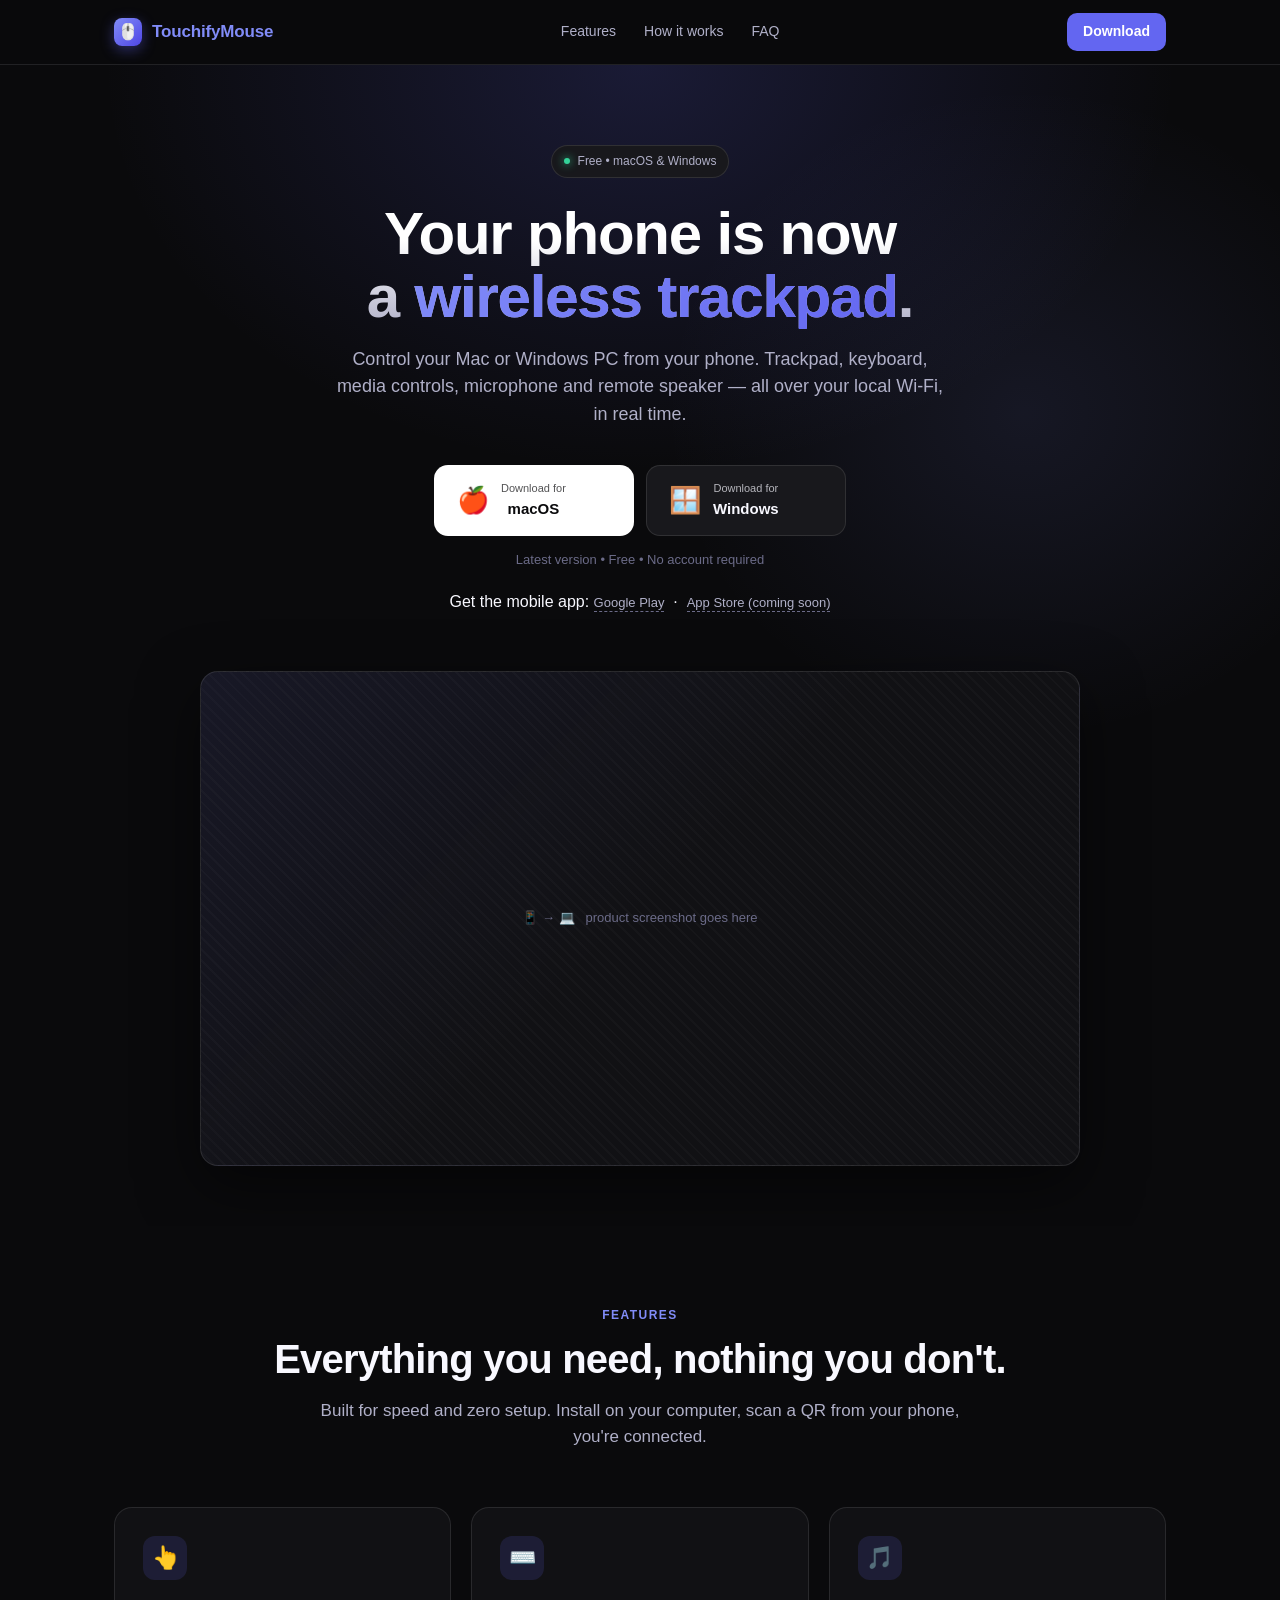
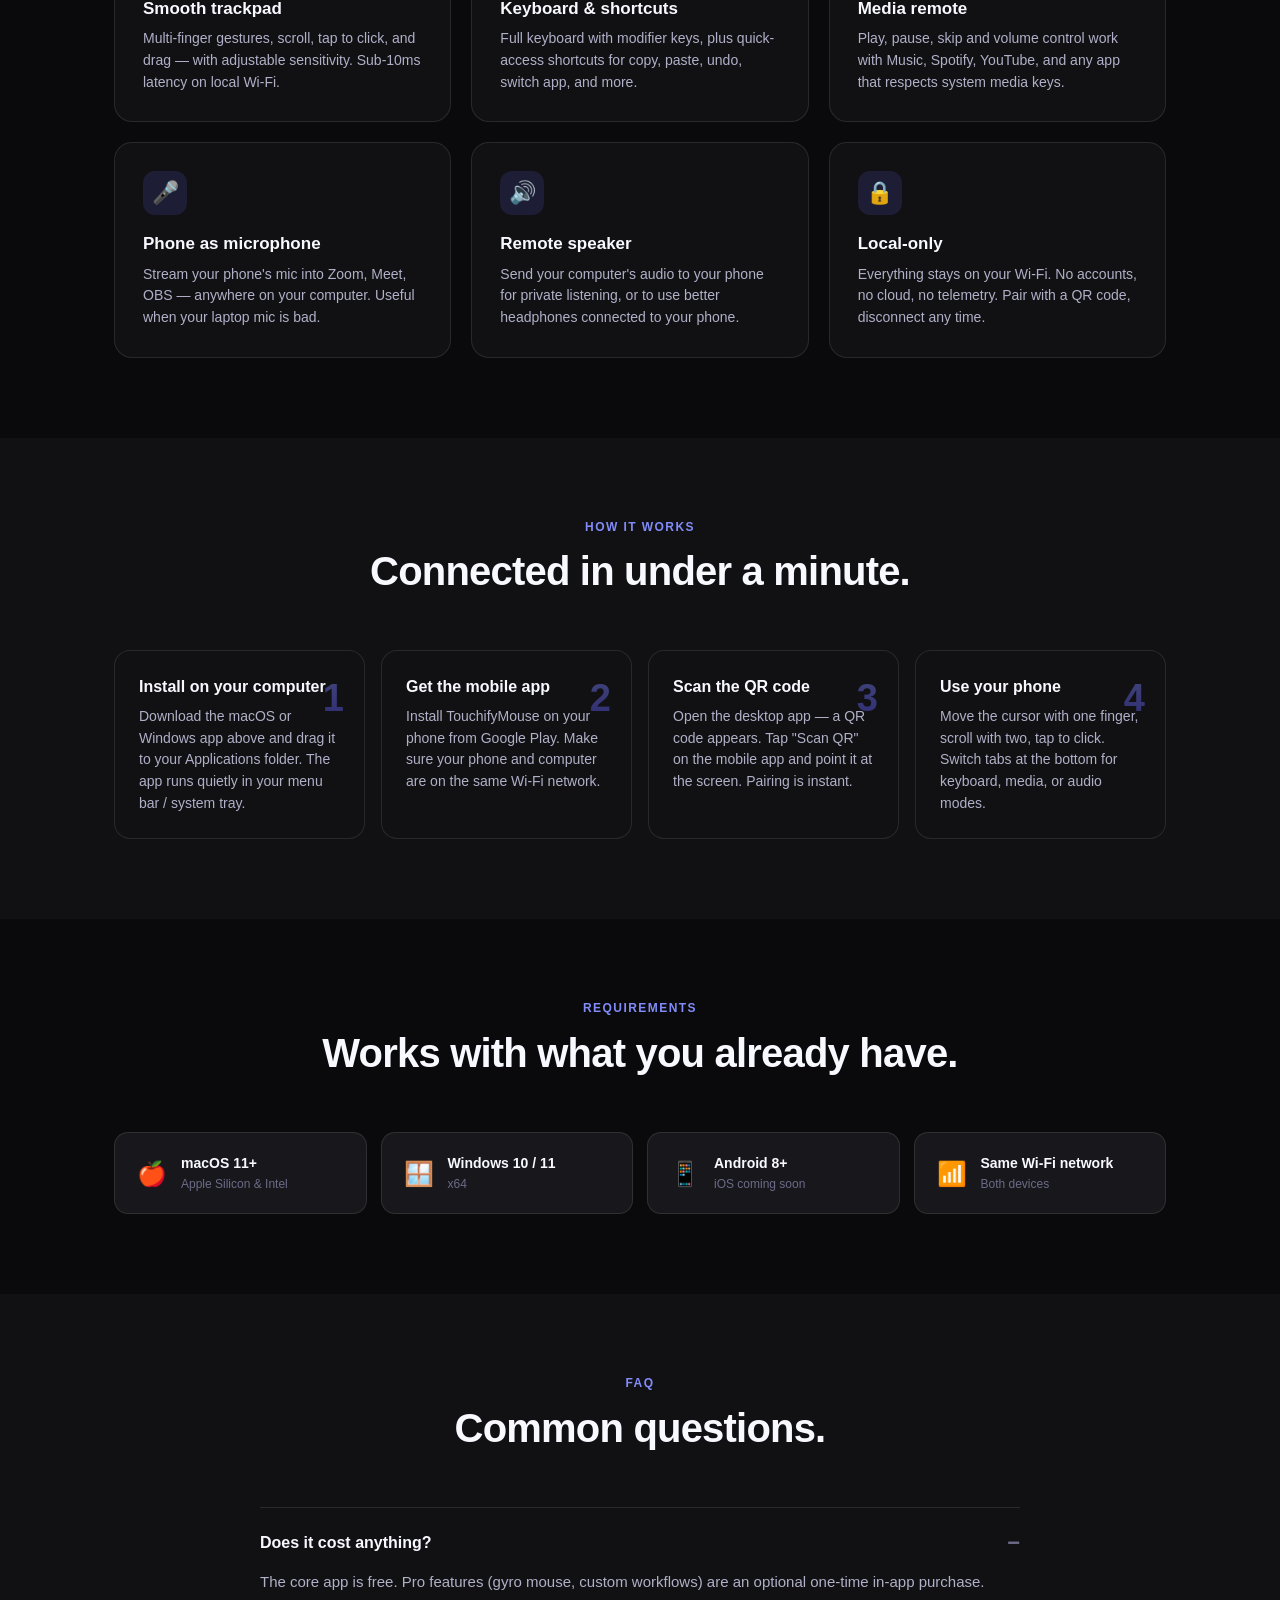
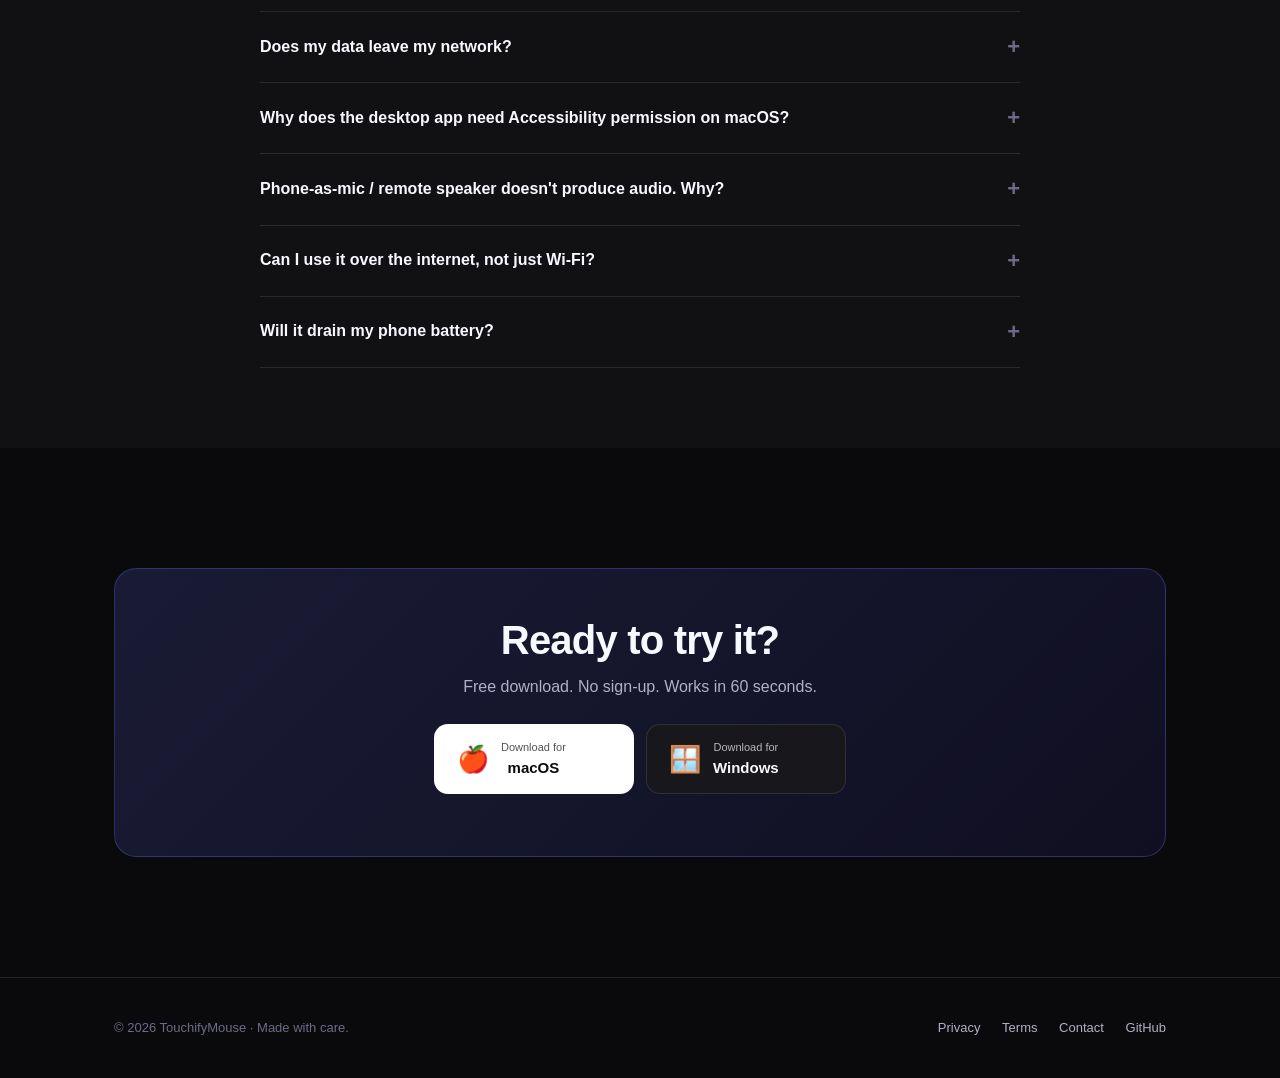
==== index.html @ 7b4ae799 "TouchifyMouse website: home, privacy policy and terms Co-Authored-By: Claude Opus 5 (1M context) <no" ====
<!DOCTYPE html>
<html lang="en">
<head>
<meta charset="UTF-8" />
<meta name="viewport" content="width=device-width,initial-scale=1" />
<title>TouchifyMouse — Turn your phone into a wireless trackpad</title>
<meta name="description" content="TouchifyMouse turns your phone into a wireless trackpad, keyboard, microphone and remote speaker for your Mac or Windows PC. Free download." />
<meta property="og:title" content="TouchifyMouse" />
<meta property="og:description" content="Turn your phone into a wireless trackpad, keyboard, mic and speaker for your computer." />
<meta property="og:type" content="website" />
<meta name="theme-color" content="#0A0A0C" />
<link rel="icon" href="data:image/svg+xml,%3Csvg xmlns='http://www.w3.org/2000/svg' viewBox='0 0 64 64'%3E%3Crect width='64' height='64' rx='14' fill='%236366F1'/%3E%3Cpath d='M22 18a4 4 0 014-4h12a4 4 0 014 4v28a10 10 0 01-20 0V18z' fill='white'/%3E%3Ccircle cx='32' cy='25' r='2.5' fill='%236366F1'/%3E%3C/svg%3E" />

<style>
  /* ── Reset & base ─────────────────────────────────────────────── */
  *, *::before, *::after { box-sizing: border-box; margin: 0; padding: 0; }
  :root {
    --bg:       #0A0A0C;
    --surface:  #111114;
    --surface2: #18181C;
    --surface3: #222228;
    --border:   rgba(255,255,255,0.10);
    --text1:    #F8F8FF;
    --text2:    #B0B0C8;
    --text3:    #6B6B88;
    --primary:  #6366F1;
    --primary2: #818CF8;
    --primary3: #4F46E5;
    --success:  #34D399;
    --maxw:     1100px;
  }
  html { scroll-behavior: smooth; }
  body {
    font-family: -apple-system, BlinkMacSystemFont, 'Inter', 'Segoe UI', Roboto, sans-serif;
    background: var(--bg);
    color: var(--text1);
    line-height: 1.55;
    -webkit-font-smoothing: antialiased;
  }
  a { color: var(--primary2); text-decoration: none; }
  a:hover { color: var(--primary); }
  .container { max-width: var(--maxw); margin: 0 auto; padding: 0 24px; }

  /* ── Nav ──────────────────────────────────────────────────────── */
  nav {
    position: sticky; top: 0; z-index: 50;
    backdrop-filter: blur(16px);
    background: rgba(10,10,12,0.78);
    border-bottom: 1px solid var(--border);
  }
  nav .container {
    display: flex; align-items: center; justify-content: space-between;
    height: 64px;
  }
  .logo {
    display: flex; align-items: center; gap: 10px;
    font-weight: 700; font-size: 17px; letter-spacing: -0.01em;
  }
  .logo-mark {
    width: 28px; height: 28px; border-radius: 8px;
    background: linear-gradient(135deg, var(--primary2), var(--primary3));
    display: grid; place-items: center;
    font-size: 16px; box-shadow: 0 4px 14px rgba(99,102,241,0.4);
  }
  .nav-links { display: flex; gap: 28px; font-size: 14px; }
  .nav-links a { color: var(--text2); }
  .nav-links a:hover { color: var(--text1); }
  .nav-cta {
    padding: 8px 16px; border-radius: 10px;
    background: var(--primary); color: white !important;
    font-size: 14px; font-weight: 600;
    transition: transform .15s, box-shadow .15s;
  }
  .nav-cta:hover { transform: translateY(-1px); box-shadow: 0 6px 18px rgba(99,102,241,0.45); }
  @media (max-width: 720px) { .nav-links { display: none; } }

  /* ── Hero ─────────────────────────────────────────────────────── */
  .hero {
    padding: 80px 0 60px;
    position: relative; overflow: hidden;
    text-align: center;
  }
  .hero::before {
    content: ''; position: absolute; inset: 0;
    background:
      radial-gradient(60% 50% at 50% 0%, rgba(99,102,241,0.18), transparent 70%),
      radial-gradient(40% 40% at 80% 30%, rgba(129,140,248,0.10), transparent 70%);
    pointer-events: none;
  }
  .hero-inner { position: relative; }
  .pill {
    display: inline-flex; align-items: center; gap: 8px;
    padding: 6px 12px; border-radius: 999px;
    background: var(--surface2); border: 1px solid var(--border);
    font-size: 12px; color: var(--text2);
    margin-bottom: 24px;
  }
  .pill .dot {
    width: 6px; height: 6px; border-radius: 50%;
    background: var(--success); box-shadow: 0 0 8px var(--success);
  }
  h1 {
    font-size: clamp(36px, 6vw, 60px);
    line-height: 1.05; letter-spacing: -0.02em; font-weight: 800;
    margin-bottom: 18px;
    background: linear-gradient(180deg, #fff 30%, #B0B0C8 100%);
    -webkit-background-clip: text; background-clip: text;
    -webkit-text-fill-color: transparent;
  }
  h1 .accent {
    background: linear-gradient(135deg, var(--primary2), var(--primary));
    -webkit-background-clip: text; background-clip: text;
    -webkit-text-fill-color: transparent;
  }
  .lead {
    font-size: 18px; color: var(--text2);
    max-width: 620px; margin: 0 auto 36px;
  }

  /* Featured download — like app store CTAs */
  .download-row {
    display: flex; flex-wrap: wrap; gap: 12px; justify-content: center;
    margin-bottom: 14px;
  }
  .dl-btn {
    display: inline-flex; align-items: center; gap: 12px;
    padding: 14px 22px; border-radius: 14px;
    background: white; color: #0A0A0C !important;
    font-weight: 600; font-size: 15px;
    transition: transform .15s, box-shadow .15s;
    border: 1px solid rgba(255,255,255,0.9);
    min-width: 200px;
  }
  .dl-btn:hover {
    transform: translateY(-2px);
    box-shadow: 0 12px 32px rgba(255,255,255,0.15);
  }
  .dl-btn.secondary {
    background: var(--surface2); color: var(--text1) !important;
    border: 1px solid var(--border);
  }
  .dl-btn.secondary:hover { box-shadow: 0 12px 32px rgba(99,102,241,0.25); }
  .dl-btn .icn { font-size: 26px; line-height: 1; }
  .dl-btn .small { display:block; font-size: 11px; font-weight: 500; opacity: 0.7; }
  .dl-btn .big   { display:block; font-size: 15px; font-weight: 700; }
  .dl-meta { color: var(--text3); font-size: 13px; }
  .mobile-cta { margin-top: 20px; }
  .mobile-cta a { color: var(--text2); font-size: 13px; border-bottom: 1px dashed var(--text3); padding-bottom: 1px; }

  /* Hero preview frame */
  .hero-preview {
    margin: 56px auto 0; max-width: 880px;
    border-radius: 18px; overflow: hidden;
    background: var(--surface);
    border: 1px solid var(--border);
    box-shadow: 0 20px 60px rgba(0,0,0,0.5);
    aspect-ratio: 16/9;
    display: grid; place-items: center;
    color: var(--text3); font-size: 13px;
    background-image:
      linear-gradient(135deg, rgba(99,102,241,0.08), transparent 50%),
      repeating-linear-gradient(45deg, rgba(255,255,255,0.02) 0 2px, transparent 2px 8px);
  }

  /* ── Sections ─────────────────────────────────────────────────── */
  section { padding: 80px 0; }
  .section-label {
    color: var(--primary2); font-size: 12px; font-weight: 700;
    letter-spacing: 0.12em; text-transform: uppercase;
    margin-bottom: 12px;
  }
  h2 {
    font-size: clamp(28px, 4vw, 40px);
    line-height: 1.15; letter-spacing: -0.02em; font-weight: 700;
    margin-bottom: 16px;
  }
  .section-lead { color: var(--text2); font-size: 17px; max-width: 640px; }
  .section-head { text-align: center; margin: 0 auto 56px; }
  .section-head .section-lead { margin: 0 auto; }

  /* ── Feature grid ─────────────────────────────────────────────── */
  .features {
    display: grid; gap: 20px;
    grid-template-columns: repeat(auto-fit, minmax(260px, 1fr));
  }
  .feature {
    padding: 28px;
    background: var(--surface);
    border: 1px solid var(--border);
    border-radius: 18px;
    transition: transform .2s, border-color .2s;
  }
  .feature:hover { transform: translateY(-4px); border-color: rgba(99,102,241,0.4); }
  .feature .ico {
    width: 44px; height: 44px; border-radius: 12px;
    background: rgba(99,102,241,0.15);
    color: var(--primary2);
    display: grid; place-items: center;
    font-size: 22px; margin-bottom: 16px;
  }
  .feature h3 { font-size: 17px; margin-bottom: 6px; }
  .feature p { color: var(--text2); font-size: 14px; }

  /* ── How to use steps ─────────────────────────────────────────── */
  .steps {
    display: grid; gap: 16px;
    grid-template-columns: repeat(auto-fit, minmax(240px, 1fr));
    counter-reset: step;
  }
  .step {
    padding: 24px;
    background: var(--surface);
    border: 1px solid var(--border);
    border-radius: 16px;
    position: relative;
    counter-increment: step;
  }
  .step::before {
    content: counter(step);
    position: absolute; top: 18px; right: 20px;
    font-size: 38px; font-weight: 800;
    background: linear-gradient(180deg, var(--primary2), var(--primary3));
    -webkit-background-clip: text; background-clip: text;
    -webkit-text-fill-color: transparent;
    opacity: 0.45;
  }
  .step h3 { font-size: 16px; margin-bottom: 6px; }
  .step p { color: var(--text2); font-size: 14px; }

  /* ── Requirements ─────────────────────────────────────────────── */
  .req-grid {
    display: grid; gap: 14px;
    grid-template-columns: repeat(auto-fit, minmax(220px, 1fr));
  }
  .req {
    padding: 20px 22px;
    background: var(--surface2);
    border: 1px solid var(--border);
    border-radius: 14px;
    display: flex; align-items: center; gap: 14px;
  }
  .req .ico { font-size: 24px; }
  .req strong { display: block; font-size: 14px; }
  .req span   { display: block; color: var(--text3); font-size: 12px; }

  /* ── FAQ ──────────────────────────────────────────────────────── */
  .faq { max-width: 760px; margin: 0 auto; }
  details {
    border-top: 1px solid var(--border);
    padding: 18px 0;
  }
  details:last-child { border-bottom: 1px solid var(--border); }
  summary {
    list-style: none; cursor: pointer;
    display: flex; justify-content: space-between; align-items: center;
    font-weight: 600; font-size: 16px;
  }
  summary::-webkit-details-marker { display: none; }
  summary::after {
    content: '+'; font-size: 22px; color: var(--text3);
    transition: transform .2s;
  }
  details[open] summary::after { content: '−'; }
  details p { color: var(--text2); margin-top: 10px; font-size: 15px; }

  /* ── CTA ──────────────────────────────────────────────────────── */
  .cta {
    text-align: center;
    background: linear-gradient(135deg, rgba(99,102,241,0.18), rgba(79,70,229,0.10));
    border: 1px solid rgba(99,102,241,0.35);
    border-radius: 22px;
    padding: 48px 24px;
    margin: 40px 0;
  }
  .cta h2 { margin-bottom: 12px; }
  .cta p  { color: var(--text2); margin-bottom: 24px; }

  /* ── Footer ───────────────────────────────────────────────────── */
  footer {
    border-top: 1px solid var(--border);
    padding: 40px 0;
    color: var(--text3); font-size: 13px;
  }
  footer .container {
    display: flex; flex-wrap: wrap; gap: 16px;
    justify-content: space-between; align-items: center;
  }
  footer a { color: var(--text2); margin-left: 18px; }
  footer a:hover { color: var(--text1); }
</style>
</head>
<body>

<!-- ── Nav ──────────────────────────────────────────────────────── -->
<nav>
  <div class="container">
    <a href="#top" class="logo">
      <span class="logo-mark">🖱️</span>
      TouchifyMouse
    </a>
    <div class="nav-links">
      <a href="#features">Features</a>
      <a href="#how">How it works</a>
      <a href="#faq">FAQ</a>
    </div>
    <a href="#download" class="nav-cta">Download</a>
  </div>
</nav>

<!-- ── Hero ─────────────────────────────────────────────────────── -->
<header class="hero" id="top">
  <div class="container hero-inner">
    <span class="pill"><span class="dot"></span> Free • macOS &amp; Windows</span>
    <h1>Your phone is now<br/>a <span class="accent">wireless trackpad</span>.</h1>
    <p class="lead">
      Control your Mac or Windows PC from your phone. Trackpad, keyboard, media
      controls, microphone and remote speaker — all over your local Wi-Fi, in
      real time.
    </p>

    <div class="download-row" id="download">
      <a class="dl-btn" href="https://github.com/hamzahussainshah/touchifymouse/releases/latest/download/TouchifyMouse-mac.dmg">
        <span class="icn">🍎</span>
        <span>
          <span class="small">Download for</span>
          <span class="big">macOS</span>
        </span>
      </a>
      <a class="dl-btn secondary" href="https://github.com/hamzahussainshah/touchifymouse/releases/latest/download/TouchifyMouse-win.zip">
        <span class="icn">🪟</span>
        <span>
          <span class="small">Download for</span>
          <span class="big">Windows</span>
        </span>
      </a>
    </div>
    <p class="dl-meta">Latest version • Free • No account required</p>

    <p class="mobile-cta">
      Get the mobile app:
      <a href="https://play.google.com/store/apps/details?id=com.touchifymouse.app">Google Play</a>
      &nbsp;·&nbsp;
      <a href="#">App Store (coming soon)</a>
    </p>

    <div class="hero-preview">
      📱 → 💻 &nbsp; product screenshot goes here
    </div>
  </div>
</header>

<!-- ── Features ─────────────────────────────────────────────────── -->
<section id="features">
  <div class="container">
    <div class="section-head">
      <div class="section-label">Features</div>
      <h2>Everything you need, nothing you don't.</h2>
      <p class="section-lead">Built for speed and zero setup. Install on your computer, scan a QR from your phone, you're connected.</p>
    </div>

    <div class="features">
      <div class="feature">
        <div class="ico">👆</div>
        <h3>Smooth trackpad</h3>
        <p>Multi-finger gestures, scroll, tap to click, and drag — with adjustable sensitivity. Sub-10ms latency on local Wi-Fi.</p>
      </div>
      <div class="feature">
        <div class="ico">⌨️</div>
        <h3>Keyboard &amp; shortcuts</h3>
        <p>Full keyboard with modifier keys, plus quick-access shortcuts for copy, paste, undo, switch app, and more.</p>
      </div>
      <div class="feature">
        <div class="ico">🎵</div>
        <h3>Media remote</h3>
        <p>Play, pause, skip and volume control work with Music, Spotify, YouTube, and any app that respects system media keys.</p>
      </div>
      <div class="feature">
        <div class="ico">🎤</div>
        <h3>Phone as microphone</h3>
        <p>Stream your phone's mic into Zoom, Meet, OBS — anywhere on your computer. Useful when your laptop mic is bad.</p>
      </div>
      <div class="feature">
        <div class="ico">🔊</div>
        <h3>Remote speaker</h3>
        <p>Send your computer's audio to your phone for private listening, or to use better headphones connected to your phone.</p>
      </div>
      <div class="feature">
        <div class="ico">🔒</div>
        <h3>Local-only</h3>
        <p>Everything stays on your Wi-Fi. No accounts, no cloud, no telemetry. Pair with a QR code, disconnect any time.</p>
      </div>
    </div>
  </div>
</section>

<!-- ── How it works ─────────────────────────────────────────────── -->
<section id="how" style="background: var(--surface);">
  <div class="container">
    <div class="section-head">
      <div class="section-label">How it works</div>
      <h2>Connected in under a minute.</h2>
    </div>

    <div class="steps">
      <div class="step">
        <h3>Install on your computer</h3>
        <p>Download the macOS or Windows app above and drag it to your Applications folder. The app runs quietly in your menu bar / system tray.</p>
      </div>
      <div class="step">
        <h3>Get the mobile app</h3>
        <p>Install TouchifyMouse on your phone from Google Play. Make sure your phone and computer are on the same Wi-Fi network.</p>
      </div>
      <div class="step">
        <h3>Scan the QR code</h3>
        <p>Open the desktop app — a QR code appears. Tap "Scan QR" on the mobile app and point it at the screen. Pairing is instant.</p>
      </div>
      <div class="step">
        <h3>Use your phone</h3>
        <p>Move the cursor with one finger, scroll with two, tap to click. Switch tabs at the bottom for keyboard, media, or audio modes.</p>
      </div>
    </div>
  </div>
</section>

<!-- ── Requirements ─────────────────────────────────────────────── -->
<section>
  <div class="container">
    <div class="section-head">
      <div class="section-label">Requirements</div>
      <h2>Works with what you already have.</h2>
    </div>

    <div class="req-grid">
      <div class="req"><span class="ico">🍎</span><div><strong>macOS 11+</strong><span>Apple Silicon &amp; Intel</span></div></div>
      <div class="req"><span class="ico">🪟</span><div><strong>Windows 10 / 11</strong><span>x64</span></div></div>
      <div class="req"><span class="ico">📱</span><div><strong>Android 8+</strong><span>iOS coming soon</span></div></div>
      <div class="req"><span class="ico">📶</span><div><strong>Same Wi-Fi network</strong><span>Both devices</span></div></div>
    </div>
  </div>
</section>

<!-- ── FAQ ──────────────────────────────────────────────────────── -->
<section id="faq" style="background: var(--surface);">
  <div class="container">
    <div class="section-head">
      <div class="section-label">FAQ</div>
      <h2>Common questions.</h2>
    </div>

    <div class="faq">
      <details open>
        <summary>Does it cost anything?</summary>
        <p>The core app is free. Pro features (gyro mouse, custom workflows) are an optional one-time in-app purchase.</p>
      </details>
      <details>
        <summary>Does my data leave my network?</summary>
        <p>No. The phone and the computer talk directly over your local Wi-Fi. Trackpad input, keystrokes, and audio never touch our servers — we don't have any.</p>
      </details>
      <details>
        <summary>Why does the desktop app need Accessibility permission on macOS?</summary>
        <p>macOS requires Accessibility permission for any app that moves the cursor, types keystrokes, or sends media keys on your behalf. We only use it for that.</p>
      </details>
      <details>
        <summary>Phone-as-mic / remote speaker doesn't produce audio. Why?</summary>
        <p>Audio routing on macOS needs a free virtual audio driver called <a href="https://existential.audio/blackhole/">BlackHole</a>. On Windows it needs <a href="https://vb-audio.com/Cable/">VB-CABLE</a>. The desktop app prompts you to install whichever is missing.</p>
      </details>
      <details>
        <summary>Can I use it over the internet, not just Wi-Fi?</summary>
        <p>Not currently. Both devices must be on the same local network. Internet relay is something we're considering, but it would mean adding a server and we like the local-only design for now.</p>
      </details>
      <details>
        <summary>Will it drain my phone battery?</summary>
        <p>Active use is similar to watching a video — the screen is the biggest draw. The app keeps the screen awake while in trackpad mode so you can keep using it without it locking.</p>
      </details>
    </div>
  </div>
</section>

<!-- ── Final CTA ────────────────────────────────────────────────── -->
<section>
  <div class="container">
    <div class="cta">
      <h2>Ready to try it?</h2>
      <p>Free download. No sign-up. Works in 60 seconds.</p>
      <div class="download-row">
        <a class="dl-btn" href="https://github.com/hamzahussainshah/touchifymouse/releases/latest/download/TouchifyMouse-mac.dmg">
          <span class="icn">🍎</span>
          <span><span class="small">Download for</span><span class="big">macOS</span></span>
        </a>
        <a class="dl-btn secondary" href="https://github.com/hamzahussainshah/touchifymouse/releases/latest/download/TouchifyMouse-win.zip">
          <span class="icn">🪟</span>
          <span><span class="small">Download for</span><span class="big">Windows</span></span>
        </a>
      </div>
    </div>
  </div>
</section>

<!-- ── Footer ───────────────────────────────────────────────────── -->
<footer>
  <div class="container">
    <div>© <span id="year">2026</span> TouchifyMouse · Made with care.</div>
    <div>
      <a href="privacy.html">Privacy</a>
      <a href="terms.html">Terms</a>
      <a href="mailto:aitools.deventiatech@gmail.com">Contact</a>
      <a href="https://github.com/hamzahussainshah/touchifymouse">GitHub</a>
    </div>
  </div>
</footer>

<script>
  document.getElementById('year').textContent = new Date().getFullYear();
</script>
</body>
</html>
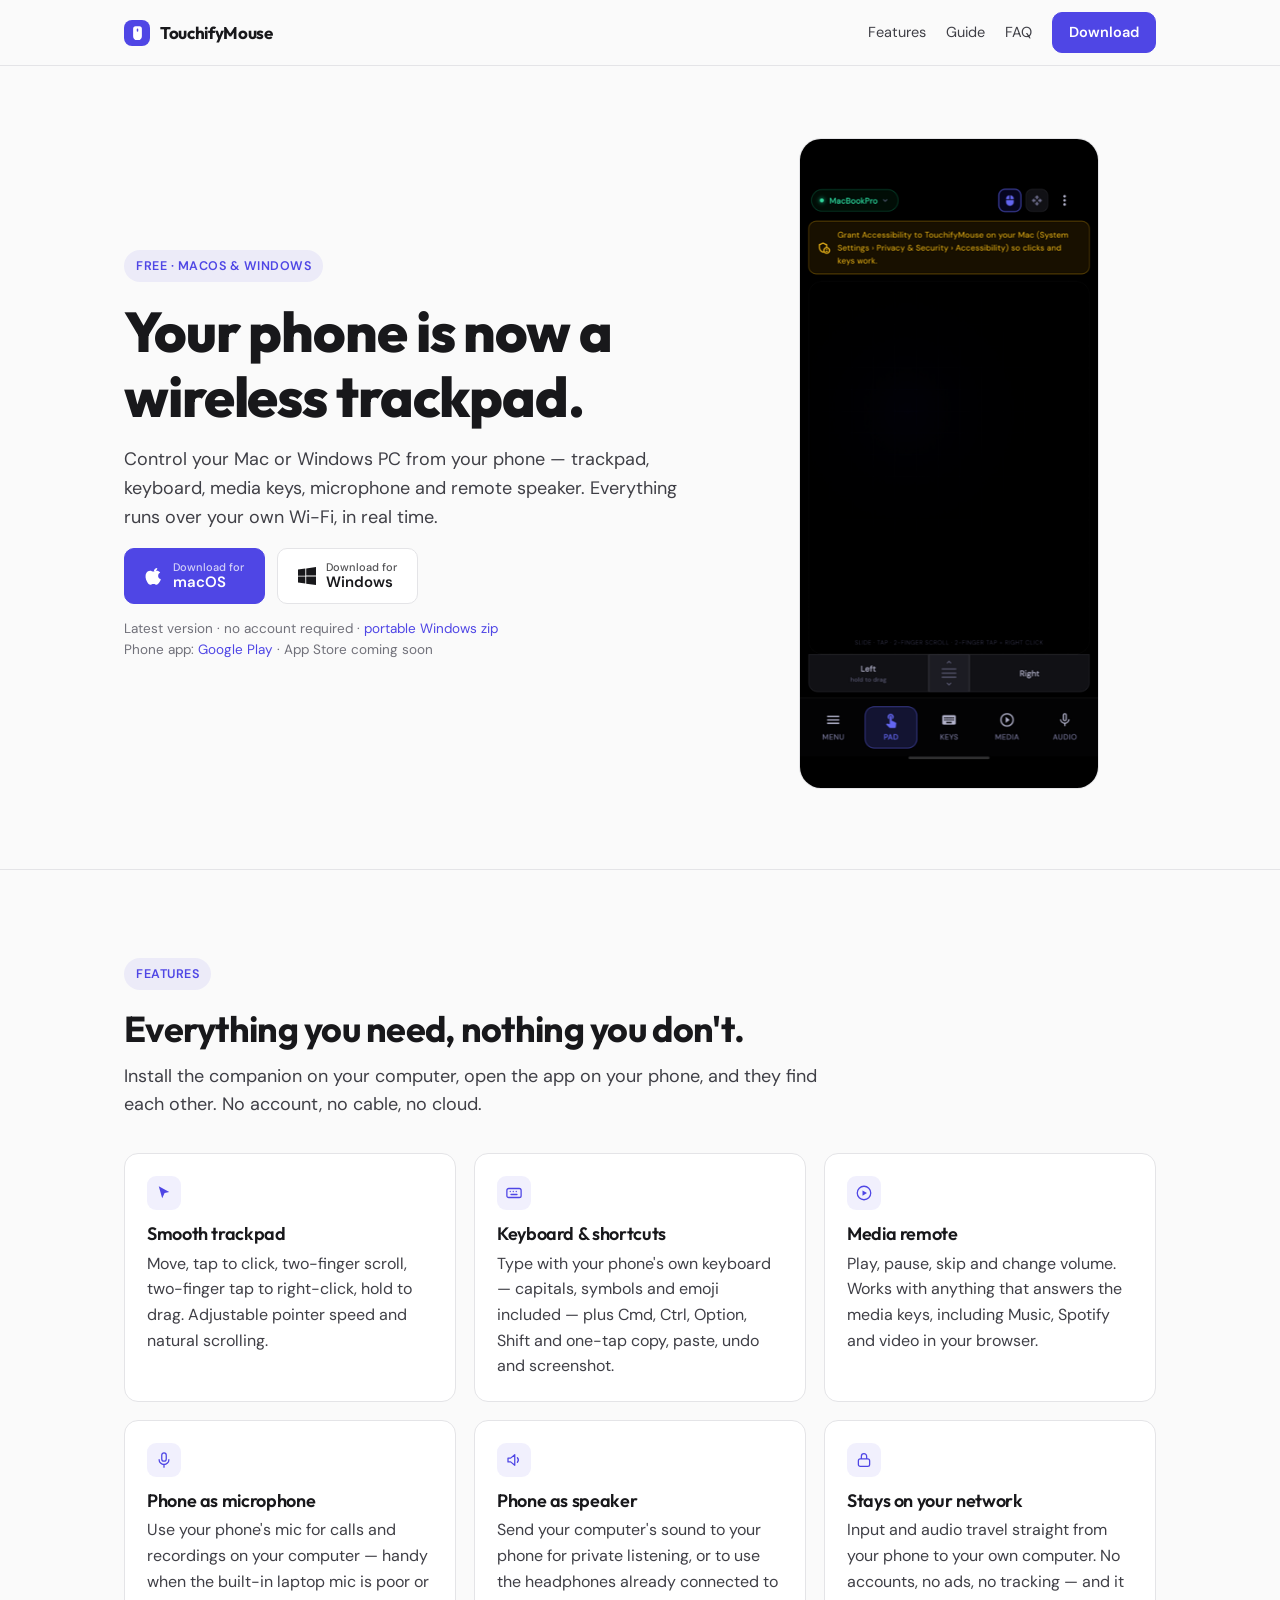
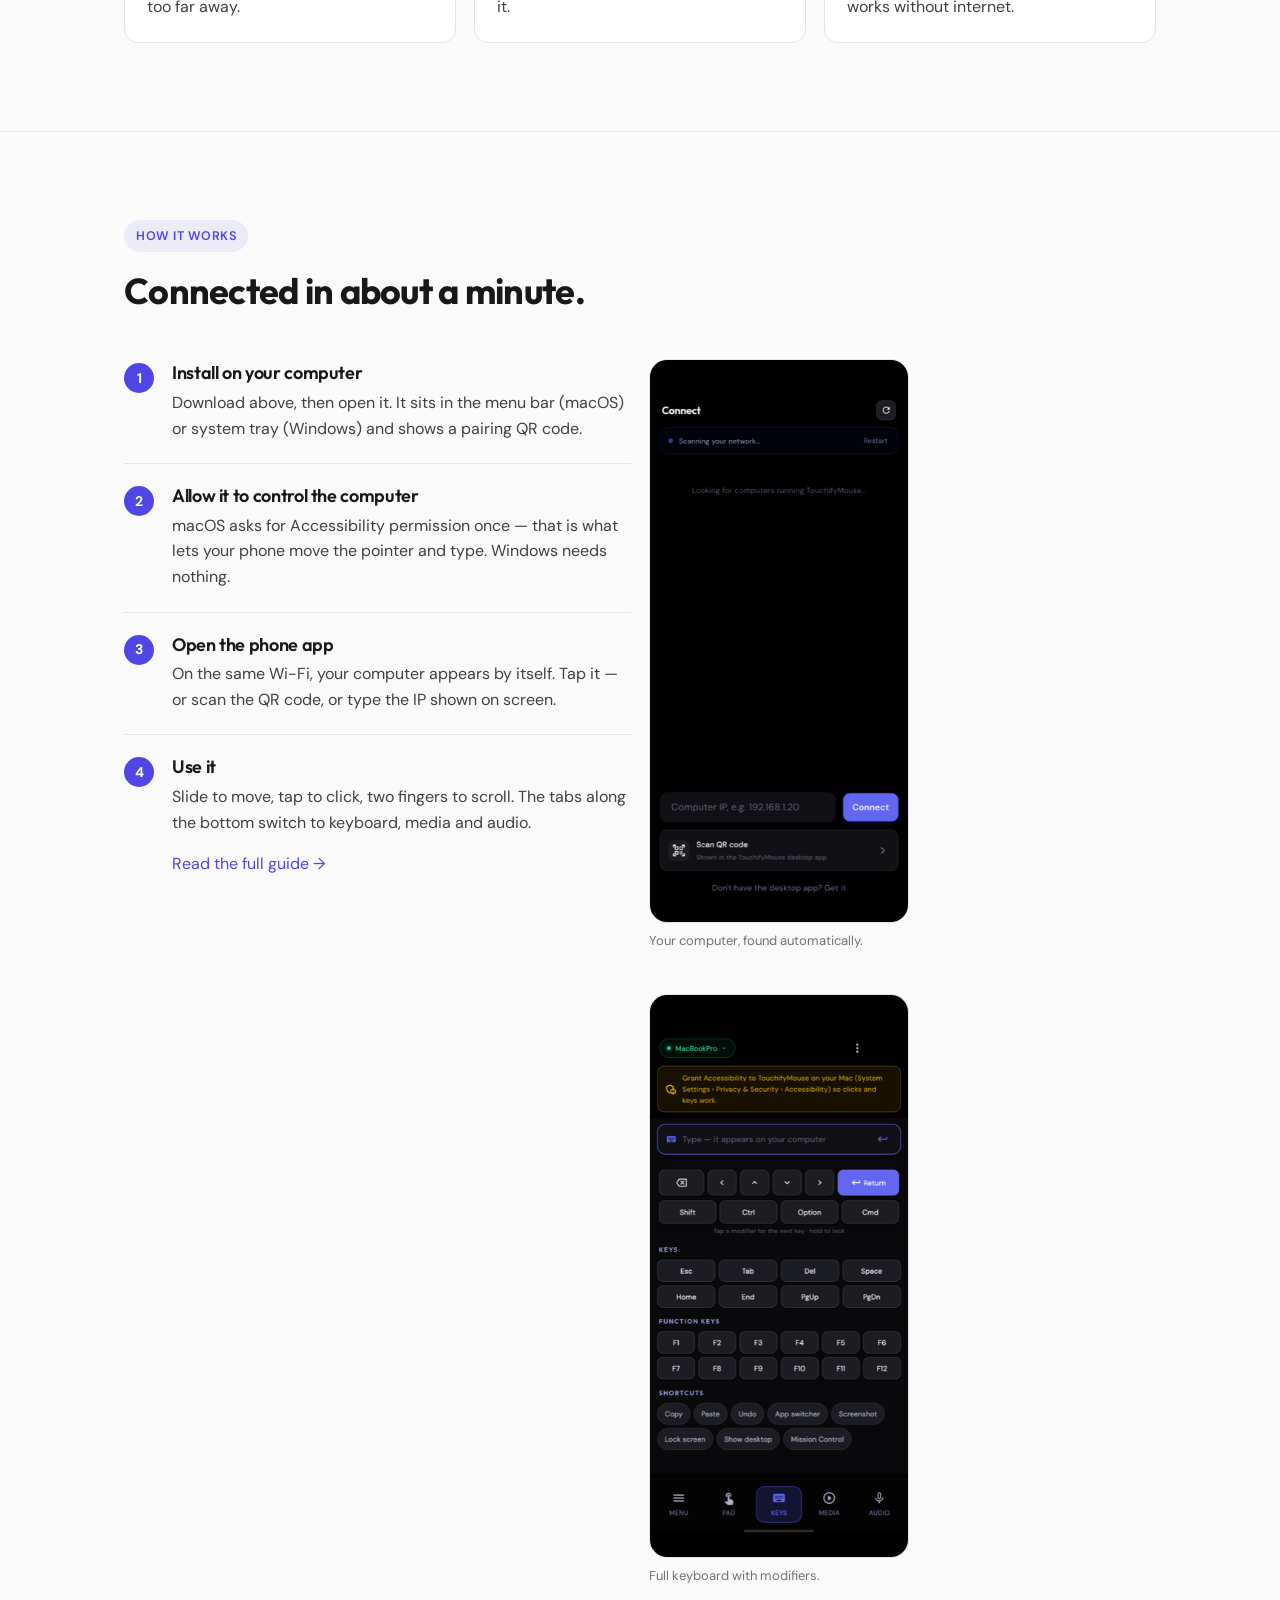
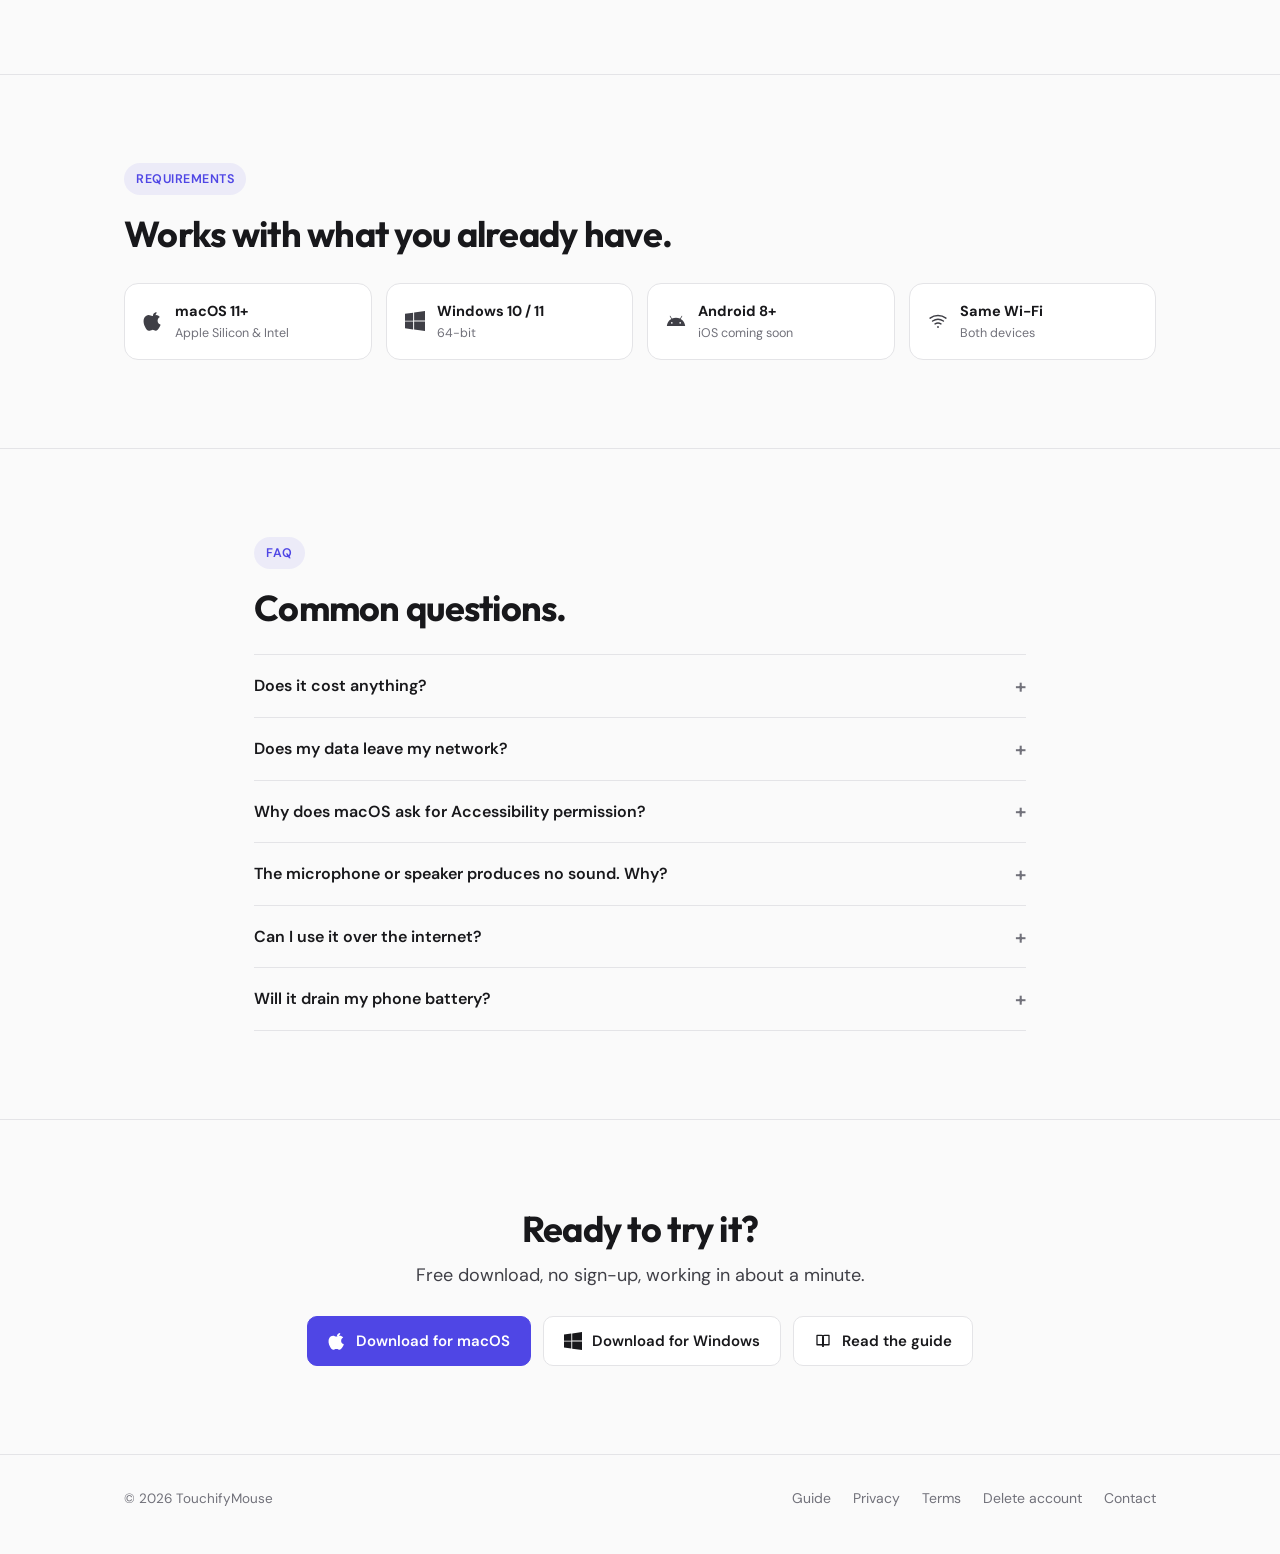
==== commit 155f8e55: "Update site from app text (2026-09-25)" ====
--- a/index.html
+++ b/index.html
@@ -1,516 +1,221 @@
 <!DOCTYPE html>
 <html lang="en">
 <head>
-<meta charset="UTF-8" />
-<meta name="viewport" content="width=device-width,initial-scale=1" />
+<meta charset="utf-8" />
+<meta name="viewport" content="width=device-width, initial-scale=1" />
 <title>TouchifyMouse — Turn your phone into a wireless trackpad</title>
 <meta name="description" content="TouchifyMouse turns your phone into a wireless trackpad, keyboard, microphone and remote speaker for your Mac or Windows PC. Free download." />
-<meta property="og:title" content="TouchifyMouse" />
-<meta property="og:description" content="Turn your phone into a wireless trackpad, keyboard, mic and speaker for your computer." />
-<meta property="og:type" content="website" />
-<meta name="theme-color" content="#0A0A0C" />
-<link rel="icon" href="data:image/svg+xml,%3Csvg xmlns='http://www.w3.org/2000/svg' viewBox='0 0 64 64'%3E%3Crect width='64' height='64' rx='14' fill='%236366F1'/%3E%3Cpath d='M22 18a4 4 0 014-4h12a4 4 0 014 4v28a10 10 0 01-20 0V18z' fill='white'/%3E%3Ccircle cx='32' cy='25' r='2.5' fill='%236366F1'/%3E%3C/svg%3E" />
-
-<style>
-  /* ── Reset & base ─────────────────────────────────────────────── */
-  *, *::before, *::after { box-sizing: border-box; margin: 0; padding: 0; }
-  :root {
-    --bg:       #0A0A0C;
-    --surface:  #111114;
-    --surface2: #18181C;
-    --surface3: #222228;
-    --border:   rgba(255,255,255,0.10);
-    --text1:    #F8F8FF;
-    --text2:    #B0B0C8;
-    --text3:    #6B6B88;
-    --primary:  #6366F1;
-    --primary2: #818CF8;
-    --primary3: #4F46E5;
-    --success:  #34D399;
-    --maxw:     1100px;
-  }
-  html { scroll-behavior: smooth; }
-  body {
-    font-family: -apple-system, BlinkMacSystemFont, 'Inter', 'Segoe UI', Roboto, sans-serif;
-    background: var(--bg);
-    color: var(--text1);
-    line-height: 1.55;
-    -webkit-font-smoothing: antialiased;
-  }
-  a { color: var(--primary2); text-decoration: none; }
-  a:hover { color: var(--primary); }
-  .container { max-width: var(--maxw); margin: 0 auto; padding: 0 24px; }
-
-  /* ── Nav ──────────────────────────────────────────────────────── */
-  nav {
-    position: sticky; top: 0; z-index: 50;
-    backdrop-filter: blur(16px);
-    background: rgba(10,10,12,0.78);
-    border-bottom: 1px solid var(--border);
-  }
-  nav .container {
-    display: flex; align-items: center; justify-content: space-between;
-    height: 64px;
-  }
-  .logo {
-    display: flex; align-items: center; gap: 10px;
-    font-weight: 700; font-size: 17px; letter-spacing: -0.01em;
-  }
-  .logo-mark {
-    width: 28px; height: 28px; border-radius: 8px;
-    background: linear-gradient(135deg, var(--primary2), var(--primary3));
-    display: grid; place-items: center;
-    font-size: 16px; box-shadow: 0 4px 14px rgba(99,102,241,0.4);
-  }
-  .nav-links { display: flex; gap: 28px; font-size: 14px; }
-  .nav-links a { color: var(--text2); }
-  .nav-links a:hover { color: var(--text1); }
-  .nav-cta {
-    padding: 8px 16px; border-radius: 10px;
-    background: var(--primary); color: white !important;
-    font-size: 14px; font-weight: 600;
-    transition: transform .15s, box-shadow .15s;
-  }
-  .nav-cta:hover { transform: translateY(-1px); box-shadow: 0 6px 18px rgba(99,102,241,0.45); }
-  @media (max-width: 720px) { .nav-links { display: none; } }
-
-  /* ── Hero ─────────────────────────────────────────────────────── */
-  .hero {
-    padding: 80px 0 60px;
-    position: relative; overflow: hidden;
-    text-align: center;
-  }
-  .hero::before {
-    content: ''; position: absolute; inset: 0;
-    background:
-      radial-gradient(60% 50% at 50% 0%, rgba(99,102,241,0.18), transparent 70%),
-      radial-gradient(40% 40% at 80% 30%, rgba(129,140,248,0.10), transparent 70%);
-    pointer-events: none;
-  }
-  .hero-inner { position: relative; }
-  .pill {
-    display: inline-flex; align-items: center; gap: 8px;
-    padding: 6px 12px; border-radius: 999px;
-    background: var(--surface2); border: 1px solid var(--border);
-    font-size: 12px; color: var(--text2);
-    margin-bottom: 24px;
-  }
-  .pill .dot {
-    width: 6px; height: 6px; border-radius: 50%;
-    background: var(--success); box-shadow: 0 0 8px var(--success);
-  }
-  h1 {
-    font-size: clamp(36px, 6vw, 60px);
-    line-height: 1.05; letter-spacing: -0.02em; font-weight: 800;
-    margin-bottom: 18px;
-    background: linear-gradient(180deg, #fff 30%, #B0B0C8 100%);
-    -webkit-background-clip: text; background-clip: text;
-    -webkit-text-fill-color: transparent;
-  }
-  h1 .accent {
-    background: linear-gradient(135deg, var(--primary2), var(--primary));
-    -webkit-background-clip: text; background-clip: text;
-    -webkit-text-fill-color: transparent;
-  }
-  .lead {
-    font-size: 18px; color: var(--text2);
-    max-width: 620px; margin: 0 auto 36px;
-  }
-
-  /* Featured download — like app store CTAs */
-  .download-row {
-    display: flex; flex-wrap: wrap; gap: 12px; justify-content: center;
-    margin-bottom: 14px;
-  }
-  .dl-btn {
-    display: inline-flex; align-items: center; gap: 12px;
-    padding: 14px 22px; border-radius: 14px;
-    background: white; color: #0A0A0C !important;
-    font-weight: 600; font-size: 15px;
-    transition: transform .15s, box-shadow .15s;
-    border: 1px solid rgba(255,255,255,0.9);
-    min-width: 200px;
-  }
-  .dl-btn:hover {
-    transform: translateY(-2px);
-    box-shadow: 0 12px 32px rgba(255,255,255,0.15);
-  }
-  .dl-btn.secondary {
-    background: var(--surface2); color: var(--text1) !important;
-    border: 1px solid var(--border);
-  }
-  .dl-btn.secondary:hover { box-shadow: 0 12px 32px rgba(99,102,241,0.25); }
-  .dl-btn .icn { font-size: 26px; line-height: 1; }
-  .dl-btn .small { display:block; font-size: 11px; font-weight: 500; opacity: 0.7; }
-  .dl-btn .big   { display:block; font-size: 15px; font-weight: 700; }
-  .dl-meta { color: var(--text3); font-size: 13px; }
-  .mobile-cta { margin-top: 20px; }
-  .mobile-cta a { color: var(--text2); font-size: 13px; border-bottom: 1px dashed var(--text3); padding-bottom: 1px; }
-
-  /* Hero preview frame */
-  .hero-preview {
-    margin: 56px auto 0; max-width: 880px;
-    border-radius: 18px; overflow: hidden;
-    background: var(--surface);
-    border: 1px solid var(--border);
-    box-shadow: 0 20px 60px rgba(0,0,0,0.5);
-    aspect-ratio: 16/9;
-    display: grid; place-items: center;
-    color: var(--text3); font-size: 13px;
-    background-image:
-      linear-gradient(135deg, rgba(99,102,241,0.08), transparent 50%),
-      repeating-linear-gradient(45deg, rgba(255,255,255,0.02) 0 2px, transparent 2px 8px);
-  }
-
-  /* ── Sections ─────────────────────────────────────────────────── */
-  section { padding: 80px 0; }
-  .section-label {
-    color: var(--primary2); font-size: 12px; font-weight: 700;
-    letter-spacing: 0.12em; text-transform: uppercase;
-    margin-bottom: 12px;
-  }
-  h2 {
-    font-size: clamp(28px, 4vw, 40px);
-    line-height: 1.15; letter-spacing: -0.02em; font-weight: 700;
-    margin-bottom: 16px;
-  }
-  .section-lead { color: var(--text2); font-size: 17px; max-width: 640px; }
-  .section-head { text-align: center; margin: 0 auto 56px; }
-  .section-head .section-lead { margin: 0 auto; }
-
-  /* ── Feature grid ─────────────────────────────────────────────── */
-  .features {
-    display: grid; gap: 20px;
-    grid-template-columns: repeat(auto-fit, minmax(260px, 1fr));
-  }
-  .feature {
-    padding: 28px;
-    background: var(--surface);
-    border: 1px solid var(--border);
-    border-radius: 18px;
-    transition: transform .2s, border-color .2s;
-  }
-  .feature:hover { transform: translateY(-4px); border-color: rgba(99,102,241,0.4); }
-  .feature .ico {
-    width: 44px; height: 44px; border-radius: 12px;
-    background: rgba(99,102,241,0.15);
-    color: var(--primary2);
-    display: grid; place-items: center;
-    font-size: 22px; margin-bottom: 16px;
-  }
-  .feature h3 { font-size: 17px; margin-bottom: 6px; }
-  .feature p { color: var(--text2); font-size: 14px; }
-
-  /* ── How to use steps ─────────────────────────────────────────── */
-  .steps {
-    display: grid; gap: 16px;
-    grid-template-columns: repeat(auto-fit, minmax(240px, 1fr));
-    counter-reset: step;
-  }
-  .step {
-    padding: 24px;
-    background: var(--surface);
-    border: 1px solid var(--border);
-    border-radius: 16px;
-    position: relative;
-    counter-increment: step;
-  }
-  .step::before {
-    content: counter(step);
-    position: absolute; top: 18px; right: 20px;
-    font-size: 38px; font-weight: 800;
-    background: linear-gradient(180deg, var(--primary2), var(--primary3));
-    -webkit-background-clip: text; background-clip: text;
-    -webkit-text-fill-color: transparent;
-    opacity: 0.45;
-  }
-  .step h3 { font-size: 16px; margin-bottom: 6px; }
-  .step p { color: var(--text2); font-size: 14px; }
-
-  /* ── Requirements ─────────────────────────────────────────────── */
-  .req-grid {
-    display: grid; gap: 14px;
-    grid-template-columns: repeat(auto-fit, minmax(220px, 1fr));
-  }
-  .req {
-    padding: 20px 22px;
-    background: var(--surface2);
-    border: 1px solid var(--border);
-    border-radius: 14px;
-    display: flex; align-items: center; gap: 14px;
-  }
-  .req .ico { font-size: 24px; }
-  .req strong { display: block; font-size: 14px; }
-  .req span   { display: block; color: var(--text3); font-size: 12px; }
-
-  /* ── FAQ ──────────────────────────────────────────────────────── */
-  .faq { max-width: 760px; margin: 0 auto; }
-  details {
-    border-top: 1px solid var(--border);
-    padding: 18px 0;
-  }
-  details:last-child { border-bottom: 1px solid var(--border); }
-  summary {
-    list-style: none; cursor: pointer;
-    display: flex; justify-content: space-between; align-items: center;
-    font-weight: 600; font-size: 16px;
-  }
-  summary::-webkit-details-marker { display: none; }
-  summary::after {
-    content: '+'; font-size: 22px; color: var(--text3);
-    transition: transform .2s;
-  }
-  details[open] summary::after { content: '−'; }
-  details p { color: var(--text2); margin-top: 10px; font-size: 15px; }
-
-  /* ── CTA ──────────────────────────────────────────────────────── */
-  .cta {
-    text-align: center;
-    background: linear-gradient(135deg, rgba(99,102,241,0.18), rgba(79,70,229,0.10));
-    border: 1px solid rgba(99,102,241,0.35);
-    border-radius: 22px;
-    padding: 48px 24px;
-    margin: 40px 0;
-  }
-  .cta h2 { margin-bottom: 12px; }
-  .cta p  { color: var(--text2); margin-bottom: 24px; }
-
-  /* ── Footer ───────────────────────────────────────────────────── */
-  footer {
-    border-top: 1px solid var(--border);
-    padding: 40px 0;
-    color: var(--text3); font-size: 13px;
-  }
-  footer .container {
-    display: flex; flex-wrap: wrap; gap: 16px;
-    justify-content: space-between; align-items: center;
-  }
-  footer a { color: var(--text2); margin-left: 18px; }
-  footer a:hover { color: var(--text1); }
-</style>
+<link rel="icon" href="data:image/svg+xml,%3Csvg xmlns='http://www.w3.org/2000/svg' viewBox='0 0 64 64'%3E%3Crect width='64' height='64' rx='14' fill='%234F46E5'/%3E%3Cpath d='M22 18a4 4 0 014-4h12a4 4 0 014 4v28a10 10 0 01-20 0V18z' fill='white'/%3E%3Ccircle cx='32' cy='25' r='2.5' fill='%234F46E5'/%3E%3C/svg%3E" />
+<link rel="preconnect" href="https://fonts.googleapis.com" />
+<link rel="preconnect" href="https://fonts.gstatic.com" crossorigin />
+<link href="https://fonts.googleapis.com/css2?family=DM+Sans:wght@400;500;600&family=Outfit:wght@600;700;800&display=swap" rel="stylesheet" />
+<link rel="stylesheet" href="style.css" />
 </head>
 <body>
 
-<!-- ── Nav ──────────────────────────────────────────────────────── -->
+<svg style="display:none" aria-hidden="true">
+  <symbol id="i-mouse" viewBox="0 0 24 24" fill="currentColor"><path d="M9 2h6a4 4 0 014 4v12a7 7 0 01-14 0V6a4 4 0 014-4zm3 3.5a1.2 1.2 0 00-1.2 1.2v3a1.2 1.2 0 002.4 0v-3A1.2 1.2 0 0012 5.5z"/></symbol>
+  <symbol id="i-apple" viewBox="0 0 24 24" fill="currentColor"><path d="M16.365 1.43c0 1.14-.47 2.22-1.23 3.01-.79.83-2.08 1.47-3.14 1.38-.13-1.11.44-2.29 1.16-3.02.8-.83 2.19-1.44 3.21-1.37zM20.9 17.1c-.55 1.28-.82 1.85-1.53 2.98-.99 1.58-2.39 3.55-4.12 3.56-1.54.01-1.93-1-4.02-.99-2.09.01-2.52 1.01-4.06.99-1.73-.02-3.05-1.79-4.04-3.37-2.77-4.41-3.06-9.58-1.35-12.33 1.21-1.95 3.13-3.09 4.93-3.09 1.84 0 2.99 1.01 4.51 1.01 1.47 0 2.37-1.01 4.49-1.01 1.61 0 3.31.88 4.53 2.39-3.98 2.18-3.33 7.85.66 8.86z"/></symbol>
+  <symbol id="i-windows" viewBox="0 0 24 24" fill="currentColor"><path d="M0 3.449 9.75 2.1v9.451H0zm10.949-1.501L24 0v11.4H10.949zM0 12.6h9.75v9.451L0 20.699zm10.949 0H24V24l-13.051-1.801z"/></symbol>
+  <symbol id="i-android" viewBox="0 0 24 24" fill="currentColor"><path d="M17.6 9.48l1.84-3.18a.4.4 0 10-.7-.4l-1.87 3.23a11.4 11.4 0 00-9.74 0L5.26 5.9a.4.4 0 10-.7.4L6.4 9.48A10.8 10.8 0 001 18h22a10.8 10.8 0 00-5.4-8.52zM7 15.25a1 1 0 110-2 1 1 0 010 2zm10 0a1 1 0 110-2 1 1 0 010 2z"/></symbol>
+  <symbol id="i-wifi" viewBox="0 0 24 24" fill="none" stroke="currentColor" stroke-width="1.8" stroke-linecap="round"><path d="M2.5 8.5a16 16 0 0119 0M5.5 12a11.5 11.5 0 0113 0M8.5 15.5a7 7 0 017 0"/><circle cx="12" cy="19.2" r="1.1" fill="currentColor" stroke="none"/></symbol>
+  <symbol id="i-pointer" viewBox="0 0 24 24" fill="currentColor"><path d="M5 3l14 7.5-6.2 1.6L9.6 19z"/></symbol>
+  <symbol id="i-keyboard" viewBox="0 0 24 24" fill="none" stroke="currentColor" stroke-width="1.7"><rect x="2.5" y="6" width="19" height="12" rx="2.5"/><path d="M7 10h.01M11 10h.01M15 10h.01M8 14h8" stroke-linecap="round"/></symbol>
+  <symbol id="i-play" viewBox="0 0 24 24" fill="none" stroke="currentColor" stroke-width="1.7"><circle cx="12" cy="12" r="9"/><path d="M10 8.5l6 3.5-6 3.5z" fill="currentColor" stroke="none"/></symbol>
+  <symbol id="i-mic" viewBox="0 0 24 24" fill="none" stroke="currentColor" stroke-width="1.7" stroke-linecap="round"><rect x="9" y="2.5" width="6" height="11" rx="3"/><path d="M5.5 11.5a6.5 6.5 0 0013 0M12 18v3.5"/></symbol>
+  <symbol id="i-speaker" viewBox="0 0 24 24" fill="none" stroke="currentColor" stroke-width="1.7" stroke-linejoin="round"><path d="M4 9.5h3.5L13 5v14l-5.5-4.5H4z"/><path d="M16.5 9a4.5 4.5 0 010 6" stroke-linecap="round"/></symbol>
+  <symbol id="i-lock" viewBox="0 0 24 24" fill="none" stroke="currentColor" stroke-width="1.7"><rect x="4.5" y="10.5" width="15" height="10" rx="2.5"/><path d="M8.5 10.5V7a3.5 3.5 0 017 0v3.5"/></symbol>
+  <symbol id="i-book" viewBox="0 0 24 24" fill="none" stroke="currentColor" stroke-width="1.7" stroke-linejoin="round"><path d="M4 4.5h6a2.5 2.5 0 012.5 2.5v12A2 2 0 0010.5 17H4zM20 4.5h-6A2.5 2.5 0 0011.5 7v12A2 2 0 0113.5 17H20z"/></symbol>
+</svg>
+
 <nav>
-  <div class="container">
-    <a href="#top" class="logo">
-      <span class="logo-mark">🖱️</span>
-      TouchifyMouse
-    </a>
-    <div class="nav-links">
-      <a href="#features">Features</a>
-      <a href="#how">How it works</a>
-      <a href="#faq">FAQ</a>
-    </div>
-    <a href="#download" class="nav-cta">Download</a>
+  <div class="inner">
+    <a class="logo" href="#top"><span class="logo-mark"><svg><use href="#i-mouse"/></svg></span>TouchifyMouse</a>
+    <div class="links">
+      <a class="hide-sm" href="#features">Features</a>
+      <a href="guide.html">Guide</a>
+      <a class="hide-sm" href="#faq">FAQ</a>
+      <a class="btn primary" href="#download" style="padding:8px 16px">Download</a>
+    </div>
   </div>
 </nav>
 
-<!-- ── Hero ─────────────────────────────────────────────────────── -->
-<header class="hero" id="top">
-  <div class="container hero-inner">
-    <span class="pill"><span class="dot"></span> Free • macOS &amp; Windows</span>
-    <h1>Your phone is now<br/>a <span class="accent">wireless trackpad</span>.</h1>
-    <p class="lead">
-      Control your Mac or Windows PC from your phone. Trackpad, keyboard, media
-      controls, microphone and remote speaker — all over your local Wi-Fi, in
-      real time.
-    </p>
-
-    <div class="download-row" id="download">
-      <a class="dl-btn" href="https://github.com/hamzahussainshah/touchifymouse/releases/latest/download/TouchifyMouse-mac.dmg">
-        <span class="icn">🍎</span>
-        <span>
-          <span class="small">Download for</span>
-          <span class="big">macOS</span>
-        </span>
-      </a>
-      <a class="dl-btn secondary" href="https://github.com/hamzahussainshah/touchifymouse/releases/latest/download/TouchifyMouse-win.zip">
-        <span class="icn">🪟</span>
-        <span>
-          <span class="small">Download for</span>
-          <span class="big">Windows</span>
-        </span>
-      </a>
-    </div>
-    <p class="dl-meta">Latest version • Free • No account required</p>
-
-    <p class="mobile-cta">
-      Get the mobile app:
-      <a href="https://play.google.com/store/apps/details?id=com.touchifymouse.app">Google Play</a>
-      &nbsp;·&nbsp;
-      <a href="#">App Store (coming soon)</a>
-    </p>
-
-    <div class="hero-preview">
-      📱 → 💻 &nbsp; product screenshot goes here
-    </div>
-  </div>
-</header>
-
-<!-- ── Features ─────────────────────────────────────────────────── -->
+<div id="top"></div>
+
+<section class="hero">
+  <div class="wrap hero-grid">
+    <div>
+      <span class="eyebrow">Free · macOS &amp; Windows</span>
+      <h1>Your phone is now a wireless trackpad.</h1>
+      <p class="lead">Control your Mac or Windows PC from your phone — trackpad, keyboard, media keys, microphone and remote speaker. Everything runs over your own Wi-Fi, in real time.</p>
+      <div class="btn-row" id="download">
+        <a class="btn primary" href="https://github.com/hamzahussainshah/touchifymouse/releases/latest/download/TouchifyMouse-mac.dmg">
+          <svg><use href="#i-apple"/></svg><span><span class="sub">Download for</span><span class="big">macOS</span></span>
+        </a>
+        <a class="btn" href="https://github.com/hamzahussainshah/touchifymouse/releases/latest/download/TouchifyMouse-win-Setup.exe">
+          <svg><use href="#i-windows"/></svg><span><span class="sub">Download for</span><span class="big">Windows</span></span>
+        </a>
+      </div>
+      <p class="small muted" style="margin-top:14px">
+        Latest version · no account required ·
+        <a href="https://github.com/hamzahussainshah/touchifymouse/releases/latest/download/TouchifyMouse-win.zip">portable Windows zip</a><br>
+        Phone app: <a href="https://play.google.com/store/apps/details?id=com.touchifymouse.app">Google Play</a> · App Store coming soon
+      </p>
+    </div>
+    <div>
+      <img class="shot" src="img/trackpad.png" width="414" height="900" alt="TouchifyMouse trackpad screen on a phone, connected to a Mac" loading="eager" />
+    </div>
+  </div>
+</section>
+
 <section id="features">
-  <div class="container">
-    <div class="section-head">
-      <div class="section-label">Features</div>
-      <h2>Everything you need, nothing you don't.</h2>
-      <p class="section-lead">Built for speed and zero setup. Install on your computer, scan a QR from your phone, you're connected.</p>
-    </div>
-
-    <div class="features">
-      <div class="feature">
-        <div class="ico">👆</div>
+  <div class="wrap">
+    <span class="eyebrow">Features</span>
+    <h2>Everything you need, nothing you don't.</h2>
+    <p class="lead">Install the companion on your computer, open the app on your phone, and they find each other. No account, no cable, no cloud.</p>
+    <div class="grid cols-3" style="margin-top:34px">
+      <div class="card">
+        <span class="icon"><svg><use href="#i-pointer"/></svg></span>
         <h3>Smooth trackpad</h3>
-        <p>Multi-finger gestures, scroll, tap to click, and drag — with adjustable sensitivity. Sub-10ms latency on local Wi-Fi.</p>
-      </div>
-      <div class="feature">
-        <div class="ico">⌨️</div>
+        <p>Move, tap to click, two-finger scroll, two-finger tap to right-click, hold to drag. Adjustable pointer speed and natural scrolling.</p>
+      </div>
+      <div class="card">
+        <span class="icon"><svg><use href="#i-keyboard"/></svg></span>
         <h3>Keyboard &amp; shortcuts</h3>
-        <p>Full keyboard with modifier keys, plus quick-access shortcuts for copy, paste, undo, switch app, and more.</p>
-      </div>
-      <div class="feature">
-        <div class="ico">🎵</div>
+        <p>Type with your phone's own keyboard — capitals, symbols and emoji included — plus Cmd, Ctrl, Option, Shift and one-tap copy, paste, undo and screenshot.</p>
+      </div>
+      <div class="card">
+        <span class="icon"><svg><use href="#i-play"/></svg></span>
         <h3>Media remote</h3>
-        <p>Play, pause, skip and volume control work with Music, Spotify, YouTube, and any app that respects system media keys.</p>
-      </div>
-      <div class="feature">
-        <div class="ico">🎤</div>
+        <p>Play, pause, skip and change volume. Works with anything that answers the media keys, including Music, Spotify and video in your browser.</p>
+      </div>
+      <div class="card">
+        <span class="icon"><svg><use href="#i-mic"/></svg></span>
         <h3>Phone as microphone</h3>
-        <p>Stream your phone's mic into Zoom, Meet, OBS — anywhere on your computer. Useful when your laptop mic is bad.</p>
-      </div>
-      <div class="feature">
-        <div class="ico">🔊</div>
-        <h3>Remote speaker</h3>
-        <p>Send your computer's audio to your phone for private listening, or to use better headphones connected to your phone.</p>
-      </div>
-      <div class="feature">
-        <div class="ico">🔒</div>
-        <h3>Local-only</h3>
-        <p>Everything stays on your Wi-Fi. No accounts, no cloud, no telemetry. Pair with a QR code, disconnect any time.</p>
-      </div>
-    </div>
-  </div>
-</section>
-
-<!-- ── How it works ─────────────────────────────────────────────── -->
-<section id="how" style="background: var(--surface);">
-  <div class="container">
-    <div class="section-head">
-      <div class="section-label">How it works</div>
-      <h2>Connected in under a minute.</h2>
-    </div>
-
-    <div class="steps">
-      <div class="step">
-        <h3>Install on your computer</h3>
-        <p>Download the macOS or Windows app above and drag it to your Applications folder. The app runs quietly in your menu bar / system tray.</p>
-      </div>
-      <div class="step">
-        <h3>Get the mobile app</h3>
-        <p>Install TouchifyMouse on your phone from Google Play. Make sure your phone and computer are on the same Wi-Fi network.</p>
-      </div>
-      <div class="step">
-        <h3>Scan the QR code</h3>
-        <p>Open the desktop app — a QR code appears. Tap "Scan QR" on the mobile app and point it at the screen. Pairing is instant.</p>
-      </div>
-      <div class="step">
-        <h3>Use your phone</h3>
-        <p>Move the cursor with one finger, scroll with two, tap to click. Switch tabs at the bottom for keyboard, media, or audio modes.</p>
-      </div>
-    </div>
-  </div>
-</section>
-
-<!-- ── Requirements ─────────────────────────────────────────────── -->
+        <p>Use your phone's mic for calls and recordings on your computer — handy when the built-in laptop mic is poor or too far away.</p>
+      </div>
+      <div class="card">
+        <span class="icon"><svg><use href="#i-speaker"/></svg></span>
+        <h3>Phone as speaker</h3>
+        <p>Send your computer's sound to your phone for private listening, or to use the headphones already connected to it.</p>
+      </div>
+      <div class="card">
+        <span class="icon"><svg><use href="#i-lock"/></svg></span>
+        <h3>Stays on your network</h3>
+        <p>Input and audio travel straight from your phone to your own computer. No accounts, no ads, no tracking — and it works without internet.</p>
+      </div>
+    </div>
+  </div>
+</section>
+
+<section id="how">
+  <div class="wrap">
+    <span class="eyebrow">How it works</span>
+    <h2>Connected in about a minute.</h2>
+    <div class="grid cols-2" style="margin-top:30px; align-items:start">
+      <div>
+        <div class="step">
+          <span class="step-num">1</span>
+          <div class="step-body"><h3>Install on your computer</h3><p>Download above, then open it. It sits in the menu bar (macOS) or system tray (Windows) and shows a pairing QR code.</p></div>
+        </div>
+        <div class="step">
+          <span class="step-num">2</span>
+          <div class="step-body"><h3>Allow it to control the computer</h3><p>macOS asks for Accessibility permission once — that is what lets your phone move the pointer and type. Windows needs nothing.</p></div>
+        </div>
+        <div class="step">
+          <span class="step-num">3</span>
+          <div class="step-body"><h3>Open the phone app</h3><p>On the same Wi-Fi, your computer appears by itself. Tap it — or scan the QR code, or type the IP shown on screen.</p></div>
+        </div>
+        <div class="step">
+          <span class="step-num">4</span>
+          <div class="step-body"><h3>Use it</h3><p>Slide to move, tap to click, two fingers to scroll. The tabs along the bottom switch to keyboard, media and audio.</p>
+          <p style="margin-top:10px"><a href="guide.html">Read the full guide →</a></p></div>
+        </div>
+      </div>
+      <div class="figure-row">
+        <figure>
+          <img src="img/connect.png" width="414" height="900" alt="Connect screen listing the computer found on the network" loading="lazy" />
+          <figcaption>Your computer, found automatically.</figcaption>
+        </figure>
+        <figure>
+          <img src="img/keys.png" width="414" height="900" alt="Keyboard screen with modifier keys and shortcuts" loading="lazy" />
+          <figcaption>Full keyboard with modifiers.</figcaption>
+        </figure>
+      </div>
+    </div>
+  </div>
+</section>
+
+<section id="requirements">
+  <div class="wrap">
+    <span class="eyebrow">Requirements</span>
+    <h2>Works with what you already have.</h2>
+    <div class="reqs" style="margin-top:28px">
+      <div class="req"><svg><use href="#i-apple"/></svg><div><strong>macOS 11+</strong><span>Apple Silicon &amp; Intel</span></div></div>
+      <div class="req"><svg><use href="#i-windows"/></svg><div><strong>Windows 10 / 11</strong><span>64-bit</span></div></div>
+      <div class="req"><svg><use href="#i-android"/></svg><div><strong>Android 8+</strong><span>iOS coming soon</span></div></div>
+      <div class="req"><svg><use href="#i-wifi"/></svg><div><strong>Same Wi-Fi</strong><span>Both devices</span></div></div>
+    </div>
+  </div>
+</section>
+
+<section id="faq">
+  <div class="wrap" style="max-width:820px">
+    <span class="eyebrow">FAQ</span>
+    <h2>Common questions.</h2>
+    <div style="margin-top:26px">
+      <details>
+        <summary>Does it cost anything?</summary>
+        <p>The app is free. Pro is an optional in-app purchase that adds Air Mouse (point your phone to move the cursor), Voice Focus for the microphone, and speaker equaliser presets.</p>
+      </details>
+      <details>
+        <summary>Does my data leave my network?</summary>
+        <p>No. Your phone talks directly to your computer over your local Wi-Fi, so trackpad input, keystrokes and audio never reach us — we run no servers for them. The app sends anonymous crash reports (you can switch them off) and checks this website for new versions. See the <a href="privacy.html">privacy policy</a>.</p>
+      </details>
+      <details>
+        <summary>Why does macOS ask for Accessibility permission?</summary>
+        <p>macOS requires it for any app that moves the pointer or types on your behalf, and that is the only thing it is used for. If the Permissions screen still says “Not granted” after you switch it on, press <strong>Reset permission</strong> there — macOS sometimes ties the old permission to a previous copy of the app.</p>
+      </details>
+      <details>
+        <summary>The microphone or speaker produces no sound. Why?</summary>
+        <p>Audio routing needs a free virtual audio driver: <a href="https://existential.audio/blackhole/">BlackHole</a> on macOS, <a href="https://vb-audio.com/Cable/">VB-CABLE</a> on Windows; the app offers to install it. Also pick that device as the microphone inside Zoom, Meet or Discord — those apps keep their own choice and ignore the system default. The <a href="guide.html#audio">guide</a> walks through it.</p>
+      </details>
+      <details>
+        <summary>Can I use it over the internet?</summary>
+        <p>Not today. Both devices have to be on the same local network. Relaying over the internet would mean running a server, and keeping everything local is the point of the design.</p>
+      </details>
+      <details>
+        <summary>Will it drain my phone battery?</summary>
+        <p>Using it is roughly like watching a video — the screen is the biggest cost. The app keeps the screen awake while the trackpad is open so it doesn't lock under your finger.</p>
+      </details>
+    </div>
+  </div>
+</section>
+
 <section>
-  <div class="container">
-    <div class="section-head">
-      <div class="section-label">Requirements</div>
-      <h2>Works with what you already have.</h2>
-    </div>
-
-    <div class="req-grid">
-      <div class="req"><span class="ico">🍎</span><div><strong>macOS 11+</strong><span>Apple Silicon &amp; Intel</span></div></div>
-      <div class="req"><span class="ico">🪟</span><div><strong>Windows 10 / 11</strong><span>x64</span></div></div>
-      <div class="req"><span class="ico">📱</span><div><strong>Android 8+</strong><span>iOS coming soon</span></div></div>
-      <div class="req"><span class="ico">📶</span><div><strong>Same Wi-Fi network</strong><span>Both devices</span></div></div>
-    </div>
-  </div>
-</section>
-
-<!-- ── FAQ ──────────────────────────────────────────────────────── -->
-<section id="faq" style="background: var(--surface);">
-  <div class="container">
-    <div class="section-head">
-      <div class="section-label">FAQ</div>
-      <h2>Common questions.</h2>
-    </div>
-
-    <div class="faq">
-      <details open>
-        <summary>Does it cost anything?</summary>
-        <p>The core app is free. Pro features (gyro mouse, custom workflows) are an optional one-time in-app purchase.</p>
-      </details>
-      <details>
-        <summary>Does my data leave my network?</summary>
-        <p>No. The phone and the computer talk directly over your local Wi-Fi. Trackpad input, keystrokes, and audio never touch our servers — we don't have any.</p>
-      </details>
-      <details>
-        <summary>Why does the desktop app need Accessibility permission on macOS?</summary>
-        <p>macOS requires Accessibility permission for any app that moves the cursor, types keystrokes, or sends media keys on your behalf. We only use it for that.</p>
-      </details>
-      <details>
-        <summary>Phone-as-mic / remote speaker doesn't produce audio. Why?</summary>
-        <p>Audio routing on macOS needs a free virtual audio driver called <a href="https://existential.audio/blackhole/">BlackHole</a>. On Windows it needs <a href="https://vb-audio.com/Cable/">VB-CABLE</a>. The desktop app prompts you to install whichever is missing.</p>
-      </details>
-      <details>
-        <summary>Can I use it over the internet, not just Wi-Fi?</summary>
-        <p>Not currently. Both devices must be on the same local network. Internet relay is something we're considering, but it would mean adding a server and we like the local-only design for now.</p>
-      </details>
-      <details>
-        <summary>Will it drain my phone battery?</summary>
-        <p>Active use is similar to watching a video — the screen is the biggest draw. The app keeps the screen awake while in trackpad mode so you can keep using it without it locking.</p>
-      </details>
-    </div>
-  </div>
-</section>
-
-<!-- ── Final CTA ────────────────────────────────────────────────── -->
-<section>
-  <div class="container">
-    <div class="cta">
-      <h2>Ready to try it?</h2>
-      <p>Free download. No sign-up. Works in 60 seconds.</p>
-      <div class="download-row">
-        <a class="dl-btn" href="https://github.com/hamzahussainshah/touchifymouse/releases/latest/download/TouchifyMouse-mac.dmg">
-          <span class="icn">🍎</span>
-          <span><span class="small">Download for</span><span class="big">macOS</span></span>
-        </a>
-        <a class="dl-btn secondary" href="https://github.com/hamzahussainshah/touchifymouse/releases/latest/download/TouchifyMouse-win.zip">
-          <span class="icn">🪟</span>
-          <span><span class="small">Download for</span><span class="big">Windows</span></span>
-        </a>
-      </div>
-    </div>
-  </div>
-</section>
-
-<!-- ── Footer ───────────────────────────────────────────────────── -->
+  <div class="wrap center">
+    <h2>Ready to try it?</h2>
+    <p class="lead" style="margin:0 auto 26px">Free download, no sign-up, working in about a minute.</p>
+    <div class="btn-row" style="justify-content:center">
+      <a class="btn primary" href="https://github.com/hamzahussainshah/touchifymouse/releases/latest/download/TouchifyMouse-mac.dmg"><svg><use href="#i-apple"/></svg>Download for macOS</a>
+      <a class="btn" href="https://github.com/hamzahussainshah/touchifymouse/releases/latest/download/TouchifyMouse-win-Setup.exe"><svg><use href="#i-windows"/></svg>Download for Windows</a>
+      <a class="btn" href="guide.html"><svg><use href="#i-book"/></svg>Read the guide</a>
+    </div>
+  </div>
+</section>
+
 <footer>
-  <div class="container">
-    <div>© <span id="year">2026</span> TouchifyMouse · Made with care.</div>
-    <div>
-      <a href="privacy.html">Privacy</a>
-      <a href="terms.html">Terms</a>
-      <a href="mailto:aitools.deventiatech@gmail.com">Contact</a>
-      <a href="https://github.com/hamzahussainshah/touchifymouse">GitHub</a>
-    </div>
+  <div class="inner">
+    <span class="muted small">© <span id="year">2026</span> TouchifyMouse</span>
+    <span class="spacer"></span>
+    <a href="guide.html">Guide</a>
+    <a href="privacy.html">Privacy</a>
+    <a href="terms.html">Terms</a>
+    <a href="delete-account.html">Delete account</a>
+    <a href="mailto:aitools.deventiatech@gmail.com">Contact</a>
   </div>
 </footer>
 
-<script>
-  document.getElementById('year').textContent = new Date().getFullYear();
-</script>
+<script>document.getElementById('year').textContent = new Date().getFullYear();</script>
 </body>
 </html>
--- a/style.css
+++ b/style.css
@@ -0,0 +1,217 @@
+/* TouchifyMouse website — the app's Minimal style: flat surfaces, hairline
+   borders, one accent, and plenty of room. Shared by index, guide and the
+   generated legal pages. */
+
+:root {
+  --bg: #fafafa;
+  --surface: #ffffff;
+  --surface-2: #f4f4f5;
+  --ink: #18181b;
+  --ink-2: #3f3f46;
+  --muted: #71717a;
+  --line: #e4e4e7;
+  --accent: #4f46e5;
+  --accent-ink: #ffffff;
+  --accent-soft: rgba(79, 70, 229, 0.08);
+  --radius: 14px;
+  --maxw: 1080px;
+}
+
+@media (prefers-color-scheme: dark) {
+  :root {
+    --bg: #0f0f11;
+    --surface: #151517;
+    --surface-2: #1c1c20;
+    --ink: #fafafa;
+    --ink-2: #d4d4d8;
+    --muted: #a1a1aa;
+    --line: #26262a;
+    --accent: #818cf8;
+    --accent-ink: #0f0f11;
+    --accent-soft: rgba(129, 140, 248, 0.12);
+  }
+}
+
+* { box-sizing: border-box; }
+
+html { scroll-behavior: smooth; -webkit-text-size-adjust: 100%; }
+
+body {
+  margin: 0;
+  background: var(--bg);
+  color: var(--ink);
+  font-family: 'DM Sans', -apple-system, BlinkMacSystemFont, 'Segoe UI', Roboto, sans-serif;
+  font-size: 16px;
+  line-height: 1.6;
+  -webkit-font-smoothing: antialiased;
+}
+
+h1, h2, h3, .logo {
+  font-family: 'Outfit', -apple-system, BlinkMacSystemFont, 'Segoe UI', Roboto, sans-serif;
+  letter-spacing: -0.02em;
+  line-height: 1.15;
+  color: var(--ink);
+}
+
+h1 { font-size: clamp(34px, 5.4vw, 56px); font-weight: 800; margin: 0 0 16px; }
+h2 { font-size: clamp(26px, 3.4vw, 36px); font-weight: 700; margin: 0 0 12px; }
+h3 { font-size: 18px; font-weight: 600; margin: 0 0 6px; }
+
+p { margin: 0 0 16px; color: var(--ink-2); }
+a { color: var(--accent); text-decoration: none; }
+a:hover { text-decoration: underline; }
+
+.wrap { max-width: var(--maxw); margin: 0 auto; padding: 0 24px; }
+.muted { color: var(--muted); }
+.small { font-size: 13.5px; }
+.center { text-align: center; }
+
+/* ── nav ─────────────────────────────────────────────────────────────── */
+nav {
+  position: sticky; top: 0; z-index: 20;
+  background: color-mix(in srgb, var(--bg) 88%, transparent);
+  backdrop-filter: saturate(180%) blur(12px);
+  border-bottom: 1px solid var(--line);
+}
+nav .inner {
+  max-width: var(--maxw); margin: 0 auto; padding: 12px 24px;
+  display: flex; align-items: center; gap: 22px;
+}
+.logo {
+  display: flex; align-items: center; gap: 10px;
+  font-weight: 700; font-size: 17px; color: var(--ink);
+}
+.logo:hover { text-decoration: none; }
+.logo-mark {
+  width: 26px; height: 26px; border-radius: 8px; background: var(--accent);
+  display: inline-flex; align-items: center; justify-content: center;
+}
+.logo-mark svg { width: 15px; height: 15px; color: var(--accent-ink); }
+nav .links { margin-left: auto; display: flex; align-items: center; gap: 20px; }
+nav .links a { color: var(--ink-2); font-size: 14.5px; }
+nav .links a:hover { color: var(--ink); text-decoration: none; }
+@media (max-width: 640px) { nav .links a.hide-sm { display: none; } }
+
+/* ── buttons ─────────────────────────────────────────────────────────── */
+.btn {
+  display: inline-flex; align-items: center; gap: 10px;
+  padding: 12px 20px; border-radius: 10px;
+  border: 1px solid var(--line); background: var(--surface); color: var(--ink);
+  font-weight: 600; font-size: 15px; transition: border-color .15s, background .15s;
+}
+.btn:hover { text-decoration: none; border-color: var(--muted); }
+.btn.primary { background: var(--accent); border-color: var(--accent); color: var(--accent-ink); }
+.btn.primary:hover { filter: brightness(1.06); }
+.btn svg { width: 18px; height: 18px; }
+.btn .sub { display: block; font-size: 11px; font-weight: 500; opacity: .75; line-height: 1.1; }
+.btn .big { display: block; font-size: 15px; line-height: 1.2; }
+.btn-row { display: flex; flex-wrap: wrap; gap: 12px; }
+
+/* ── sections ────────────────────────────────────────────────────────── */
+section { padding: 88px 0; border-top: 1px solid var(--line); }
+section:first-of-type { border-top: 0; }
+.eyebrow {
+  display: inline-flex; align-items: center; gap: 8px;
+  font-size: 12.5px; font-weight: 600; letter-spacing: .04em; text-transform: uppercase;
+  color: var(--accent); background: var(--accent-soft);
+  padding: 6px 12px; border-radius: 999px; margin-bottom: 18px;
+}
+.lead { font-size: 18px; max-width: 58ch; }
+
+/* ── hero ────────────────────────────────────────────────────────────── */
+.hero { padding: 72px 0 80px; }
+.hero-grid { display: grid; grid-template-columns: 1.15fr .85fr; gap: 56px; align-items: center; }
+@media (max-width: 880px) { .hero-grid { grid-template-columns: 1fr; gap: 40px; } }
+.shot {
+  width: 100%; max-width: 300px; height: auto; display: block; margin: 0 auto;
+  border: 1px solid var(--line); border-radius: 22px; background: var(--surface);
+}
+
+/* ── cards ───────────────────────────────────────────────────────────── */
+.grid { display: grid; gap: 18px; }
+.cols-3 { grid-template-columns: repeat(auto-fit, minmax(270px, 1fr)); }
+.cols-2 { grid-template-columns: repeat(auto-fit, minmax(320px, 1fr)); }
+.card {
+  background: var(--surface); border: 1px solid var(--line);
+  border-radius: var(--radius); padding: 22px;
+}
+.card p:last-child { margin-bottom: 0; }
+.icon {
+  width: 34px; height: 34px; border-radius: 9px; background: var(--accent-soft);
+  display: inline-flex; align-items: center; justify-content: center; margin-bottom: 14px;
+}
+.icon svg { width: 18px; height: 18px; color: var(--accent); }
+
+/* ── steps ───────────────────────────────────────────────────────────── */
+.step { display: flex; gap: 18px; padding: 22px 0; border-top: 1px solid var(--line); }
+.step:first-child { border-top: 0; }
+.step-num {
+  flex: 0 0 30px; height: 30px; border-radius: 999px;
+  background: var(--accent); color: var(--accent-ink);
+  display: flex; align-items: center; justify-content: center;
+  font-weight: 700; font-size: 14px;
+}
+.step-body { flex: 1; min-width: 0; }
+.step-body p:last-child { margin-bottom: 0; }
+
+/* ── guide figures ───────────────────────────────────────────────────── */
+figure { margin: 18px 0 0; }
+figure img {
+  width: 100%; max-width: 260px; height: auto; display: block;
+  border: 1px solid var(--line); border-radius: 18px; background: var(--surface);
+}
+figcaption { font-size: 13px; color: var(--muted); margin-top: 8px; }
+.figure-row { display: flex; flex-wrap: wrap; gap: 24px; align-items: flex-start; }
+
+/* ── table ───────────────────────────────────────────────────────────── */
+table { width: 100%; border-collapse: collapse; margin: 8px 0 0; font-size: 15px; }
+th, td { text-align: left; padding: 10px 12px; border-bottom: 1px solid var(--line); vertical-align: top; }
+th { font-weight: 600; color: var(--ink); width: 42%; }
+td { color: var(--ink-2); }
+
+/* ── requirement pills ───────────────────────────────────────────────── */
+.reqs { display: grid; grid-template-columns: repeat(auto-fit, minmax(210px, 1fr)); gap: 14px; }
+.req {
+  display: flex; align-items: center; gap: 12px;
+  border: 1px solid var(--line); border-radius: var(--radius);
+  background: var(--surface); padding: 16px 18px;
+}
+.req svg { width: 20px; height: 20px; color: var(--ink-2); flex: 0 0 auto; }
+.req strong { display: block; font-size: 14.5px; }
+.req span { display: block; font-size: 12.5px; color: var(--muted); }
+
+/* ── faq ─────────────────────────────────────────────────────────────── */
+details { border-top: 1px solid var(--line); padding: 18px 0; }
+details:last-of-type { border-bottom: 1px solid var(--line); }
+summary {
+  cursor: pointer; font-weight: 600; color: var(--ink); list-style: none;
+  display: flex; justify-content: space-between; gap: 16px; align-items: center;
+}
+summary::-webkit-details-marker { display: none; }
+summary::after { content: '+'; color: var(--muted); font-size: 20px; line-height: 1; }
+details[open] summary::after { content: '–'; }
+details p { margin: 12px 0 0; }
+
+/* ── callout ─────────────────────────────────────────────────────────── */
+.note {
+  border: 1px solid var(--line); border-left: 3px solid var(--accent);
+  background: var(--surface); border-radius: 10px; padding: 14px 16px; margin: 16px 0 0;
+}
+.note p { margin: 0; font-size: 14.5px; }
+
+/* ── footer ──────────────────────────────────────────────────────────── */
+footer { border-top: 1px solid var(--line); padding: 32px 0 44px; }
+footer .inner {
+  max-width: var(--maxw); margin: 0 auto; padding: 0 24px;
+  display: flex; flex-wrap: wrap; gap: 14px 22px; align-items: center;
+}
+footer a { color: var(--muted); font-size: 14px; }
+footer .spacer { margin-left: auto; }
+
+/* Legal pages (generated) reuse the same shell. */
+main { max-width: 760px; margin: 0 auto; padding: 56px 24px 72px; }
+main h1 { font-size: clamp(30px, 4vw, 40px); }
+main h2 { font-size: 21px; margin: 36px 0 10px; }
+main .meta { color: var(--muted); font-size: 14px; margin-bottom: 28px; }
+main ul, main ol { color: var(--ink-2); padding-left: 22px; }
+main li { margin: 6px 0; }
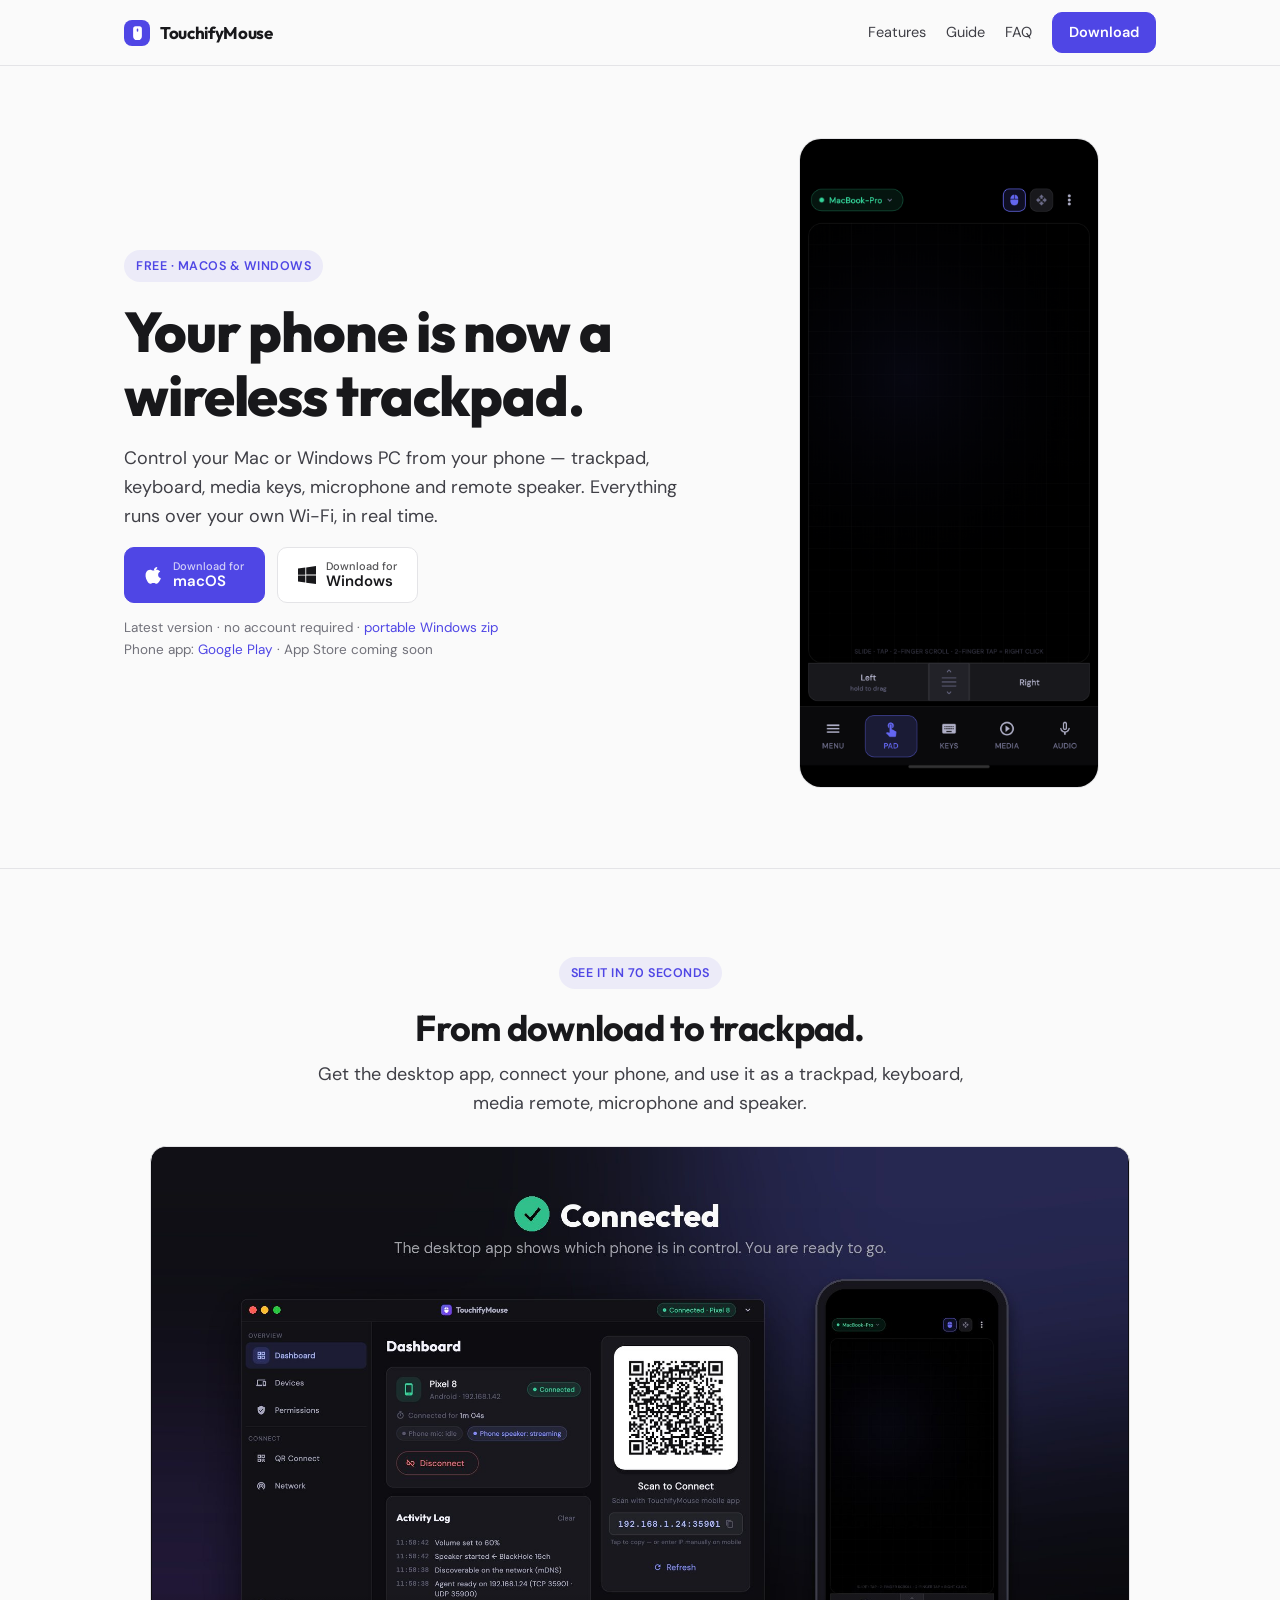
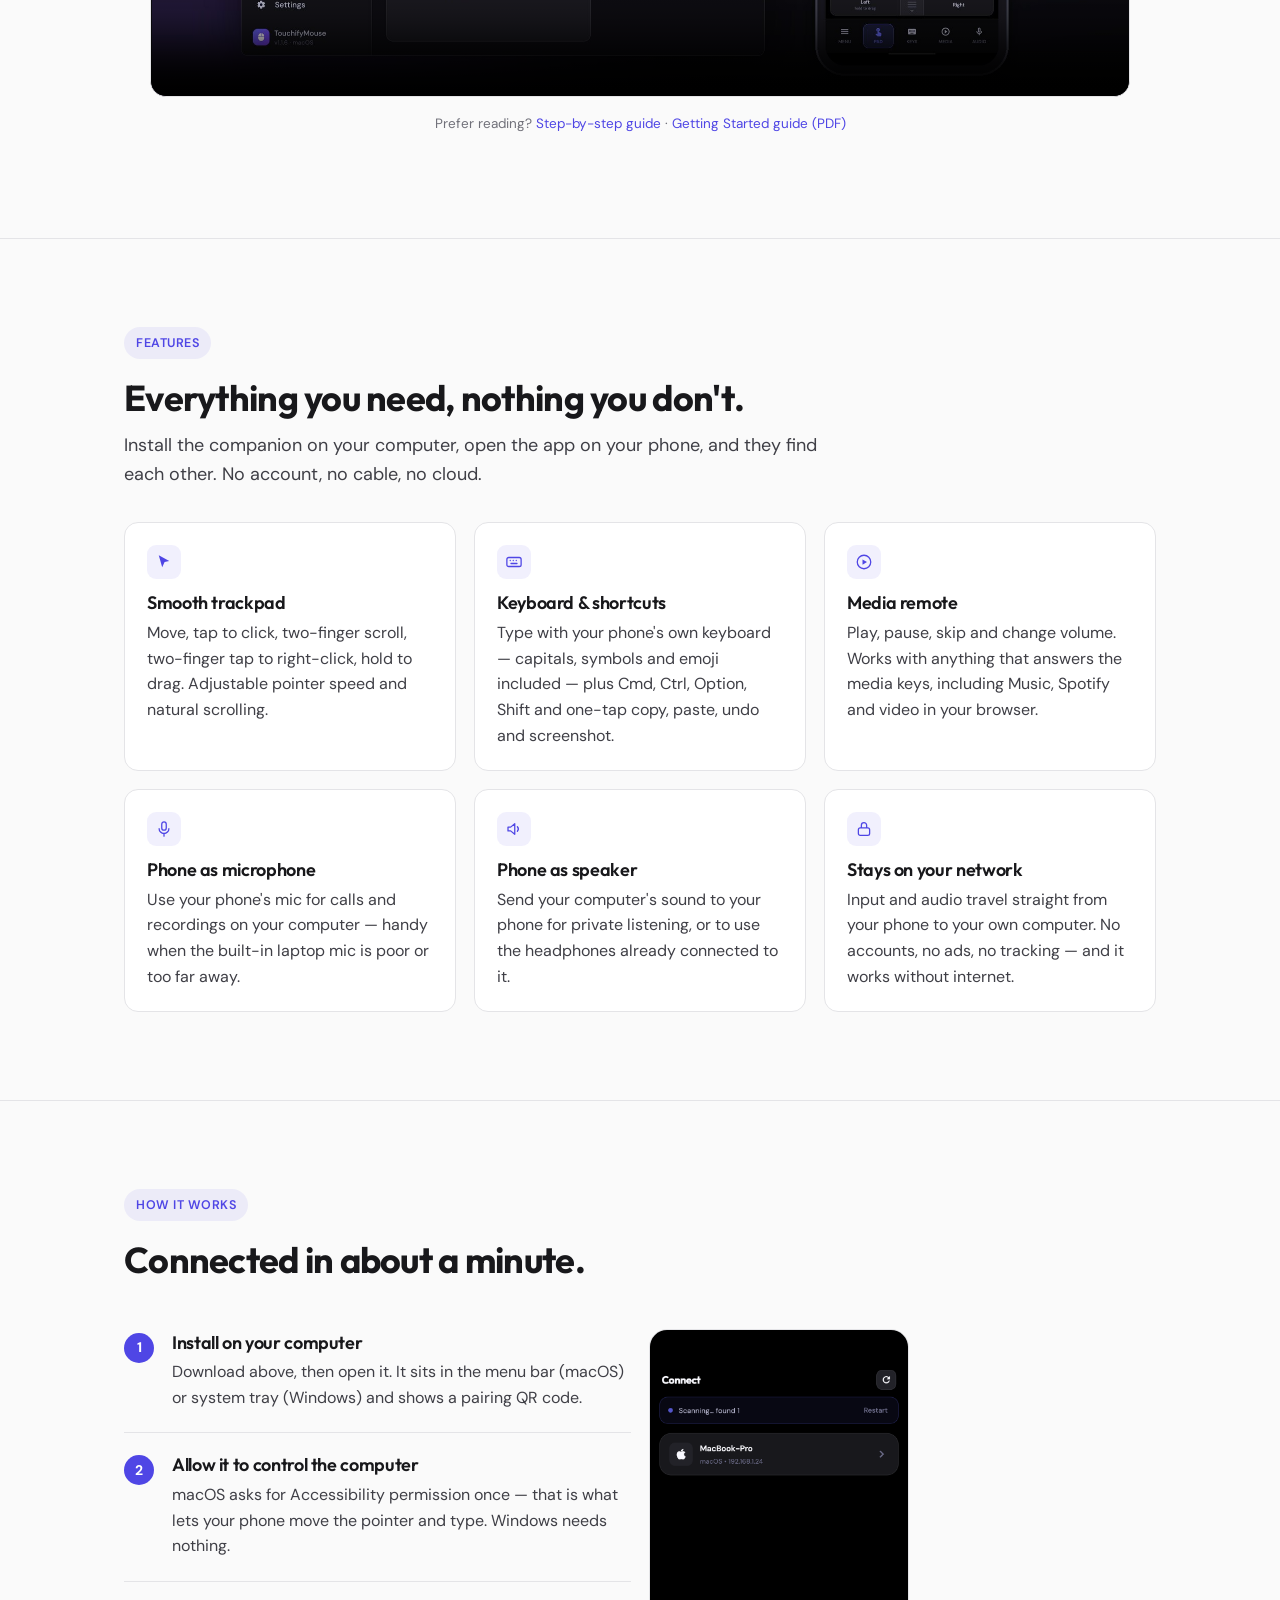
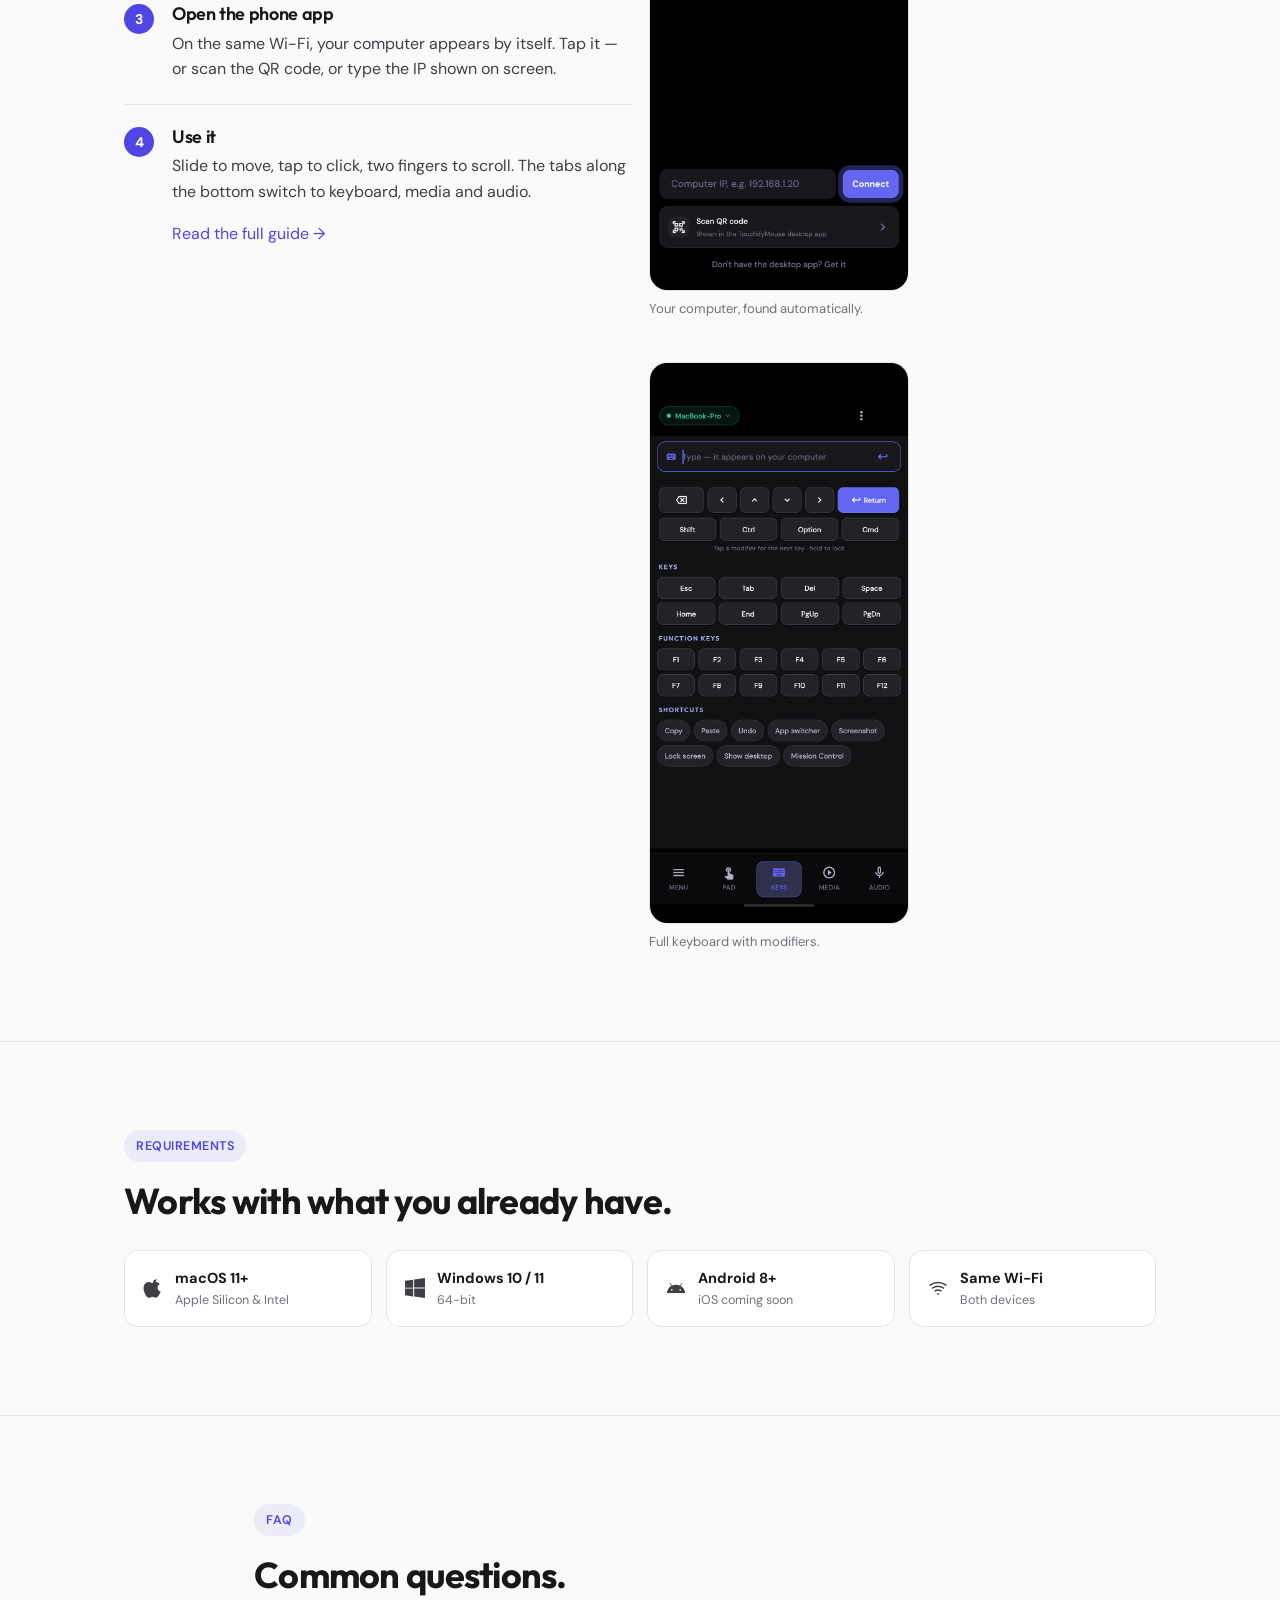
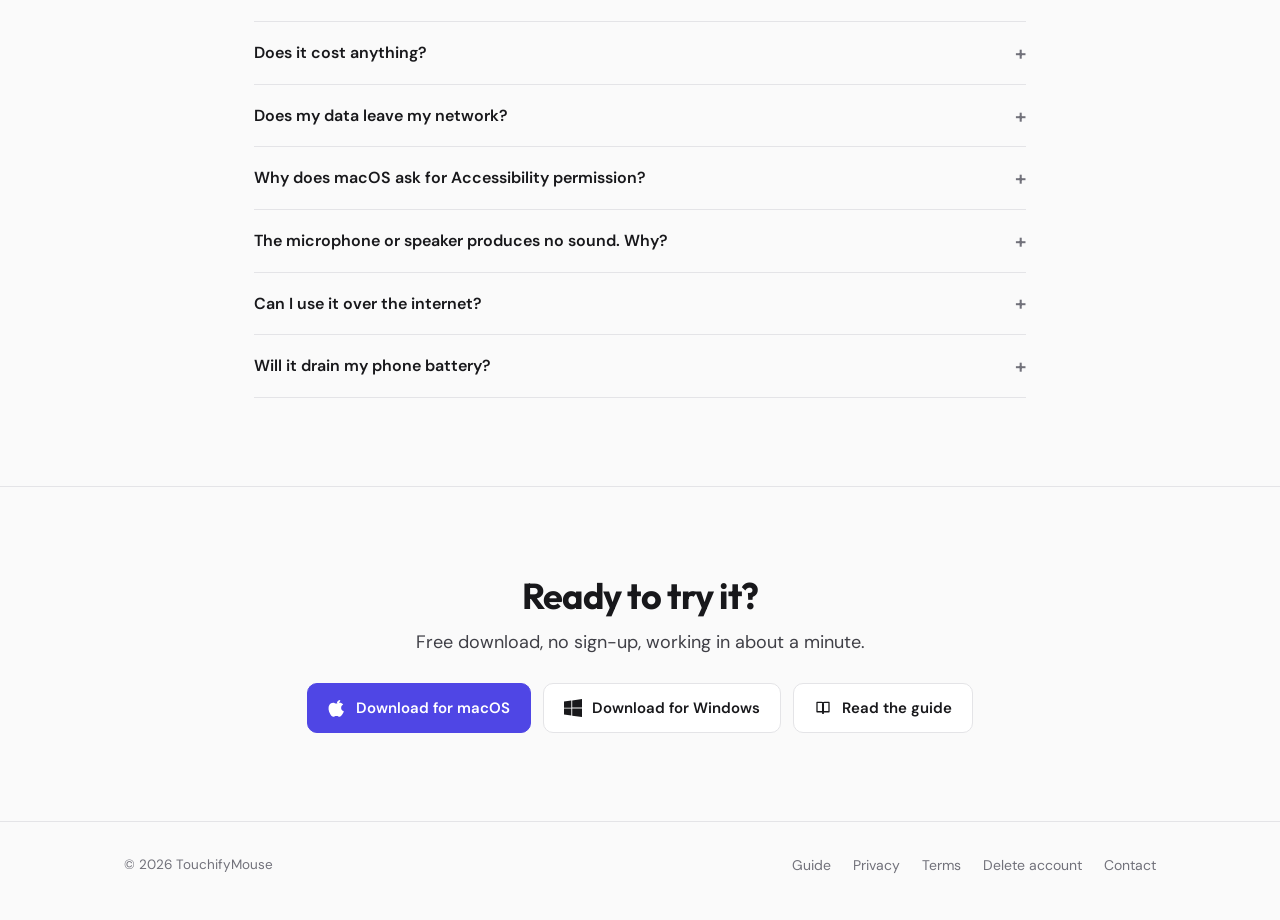
==== commit a4b51a01: "Update site from app text (2026-10-04)" ====
--- a/index.html
+++ b/index.html
@@ -10,6 +10,25 @@
 <link rel="preconnect" href="https://fonts.gstatic.com" crossorigin />
 <link href="https://fonts.googleapis.com/css2?family=DM+Sans:wght@400;500;600&family=Outfit:wght@600;700;800&display=swap" rel="stylesheet" />
 <link rel="stylesheet" href="style.css" />
+<link rel="canonical" href="https://hamzahussainshah.github.io/touchifymouse/" />
+<meta property="og:type" content="website" />
+<meta property="og:site_name" content="TouchifyMouse" />
+<meta property="og:title" content="TouchifyMouse — your phone is now a wireless trackpad" />
+<meta property="og:description" content="Trackpad, keyboard, media remote, mic and speaker for your Mac or Windows PC. Free, set up in a minute." />
+<meta property="og:url" content="https://hamzahussainshah.github.io/touchifymouse/" />
+<meta property="og:image" content="https://hamzahussainshah.github.io/touchifymouse/img/og-card.png" />
+<meta property="og:image:width" content="1200" />
+<meta property="og:image:height" content="630" />
+<meta property="og:image:alt" content="TouchifyMouse: the desktop app and the phone trackpad, connected" />
+<meta name="twitter:card" content="summary_large_image" />
+<meta name="twitter:title" content="TouchifyMouse — your phone is now a wireless trackpad" />
+<meta name="twitter:description" content="Trackpad, keyboard, media remote, mic and speaker for your Mac or Windows PC. Free, set up in a minute." />
+<meta name="twitter:image" content="https://hamzahussainshah.github.io/touchifymouse/img/og-card.png" />
+<style>
+  .demo { width: 100%; max-width: 980px; display: block; margin: 28px auto 0; aspect-ratio: 16 / 9;
+          border: 1px solid var(--line); border-radius: 16px; background: #0c0c10; }
+  .demo-links { text-align: center; margin-top: 16px; }
+</style>
 </head>
 <body>
 
@@ -63,8 +82,22 @@
       </p>
     </div>
     <div>
-      <img class="shot" src="img/trackpad.png" width="414" height="900" alt="TouchifyMouse trackpad screen on a phone, connected to a Mac" loading="eager" />
-    </div>
+      <img class="shot" src="img/phone-trackpad.png" width="414" height="900" alt="TouchifyMouse trackpad screen on a phone, connected to a Mac" loading="eager" />
+    </div>
+  </div>
+</section>
+
+<section id="video">
+  <div class="wrap center">
+    <span class="eyebrow">See it in 70 seconds</span>
+    <h2>From download to trackpad.</h2>
+    <p class="lead" style="margin:0 auto">Get the desktop app, connect your phone, and use it as a trackpad, keyboard, media remote, microphone and speaker.</p>
+    <video class="demo" controls preload="none" playsinline poster="media/how-to-use-poster.jpg"
+           aria-label="How to use TouchifyMouse, a 70-second walkthrough">
+      <source src="media/how-to-use.mp4" type="video/mp4" />
+      Your browser can't play this video. <a href="media/how-to-use.mp4">Download it</a> instead.
+    </video>
+    <p class="demo-links small muted">Prefer reading? <a href="guide.html">Step-by-step guide</a> · <a href="TouchifyMouse-Getting-Started.pdf">Getting Started guide (PDF)</a></p>
   </div>
 </section>
 
@@ -134,11 +167,11 @@
       </div>
       <div class="figure-row">
         <figure>
-          <img src="img/connect.png" width="414" height="900" alt="Connect screen listing the computer found on the network" loading="lazy" />
+          <img src="img/phone-connect.png" width="414" height="900" alt="Connect screen listing the computer found on the network" loading="lazy" />
           <figcaption>Your computer, found automatically.</figcaption>
         </figure>
         <figure>
-          <img src="img/keys.png" width="414" height="900" alt="Keyboard screen with modifier keys and shortcuts" loading="lazy" />
+          <img src="img/phone-keys.png" width="414" height="900" alt="Keyboard screen with modifier keys and shortcuts" loading="lazy" />
           <figcaption>Full keyboard with modifiers.</figcaption>
         </figure>
       </div>
@@ -178,7 +211,7 @@
       </details>
       <details>
         <summary>The microphone or speaker produces no sound. Why?</summary>
-        <p>Audio routing needs a free virtual audio driver: <a href="https://existential.audio/blackhole/">BlackHole</a> on macOS, <a href="https://vb-audio.com/Cable/">VB-CABLE</a> on Windows; the app offers to install it. Also pick that device as the microphone inside Zoom, Meet or Discord — those apps keep their own choice and ignore the system default. The <a href="guide.html#audio">guide</a> walks through it.</p>
+        <p>Audio needs a small device on your computer, which TouchifyMouse installs itself — press <strong>Set up now</strong> and approve the password prompt. On Windows, sending the computer's sound to your phone needs nothing at all. For calls, also pick that device as the microphone inside Zoom, Meet or Discord: those apps keep their own choice and ignore the system default. The <a href="guide.html#audio">guide</a> walks through it.</p>
       </details>
       <details>
         <summary>Can I use it over the internet?</summary>
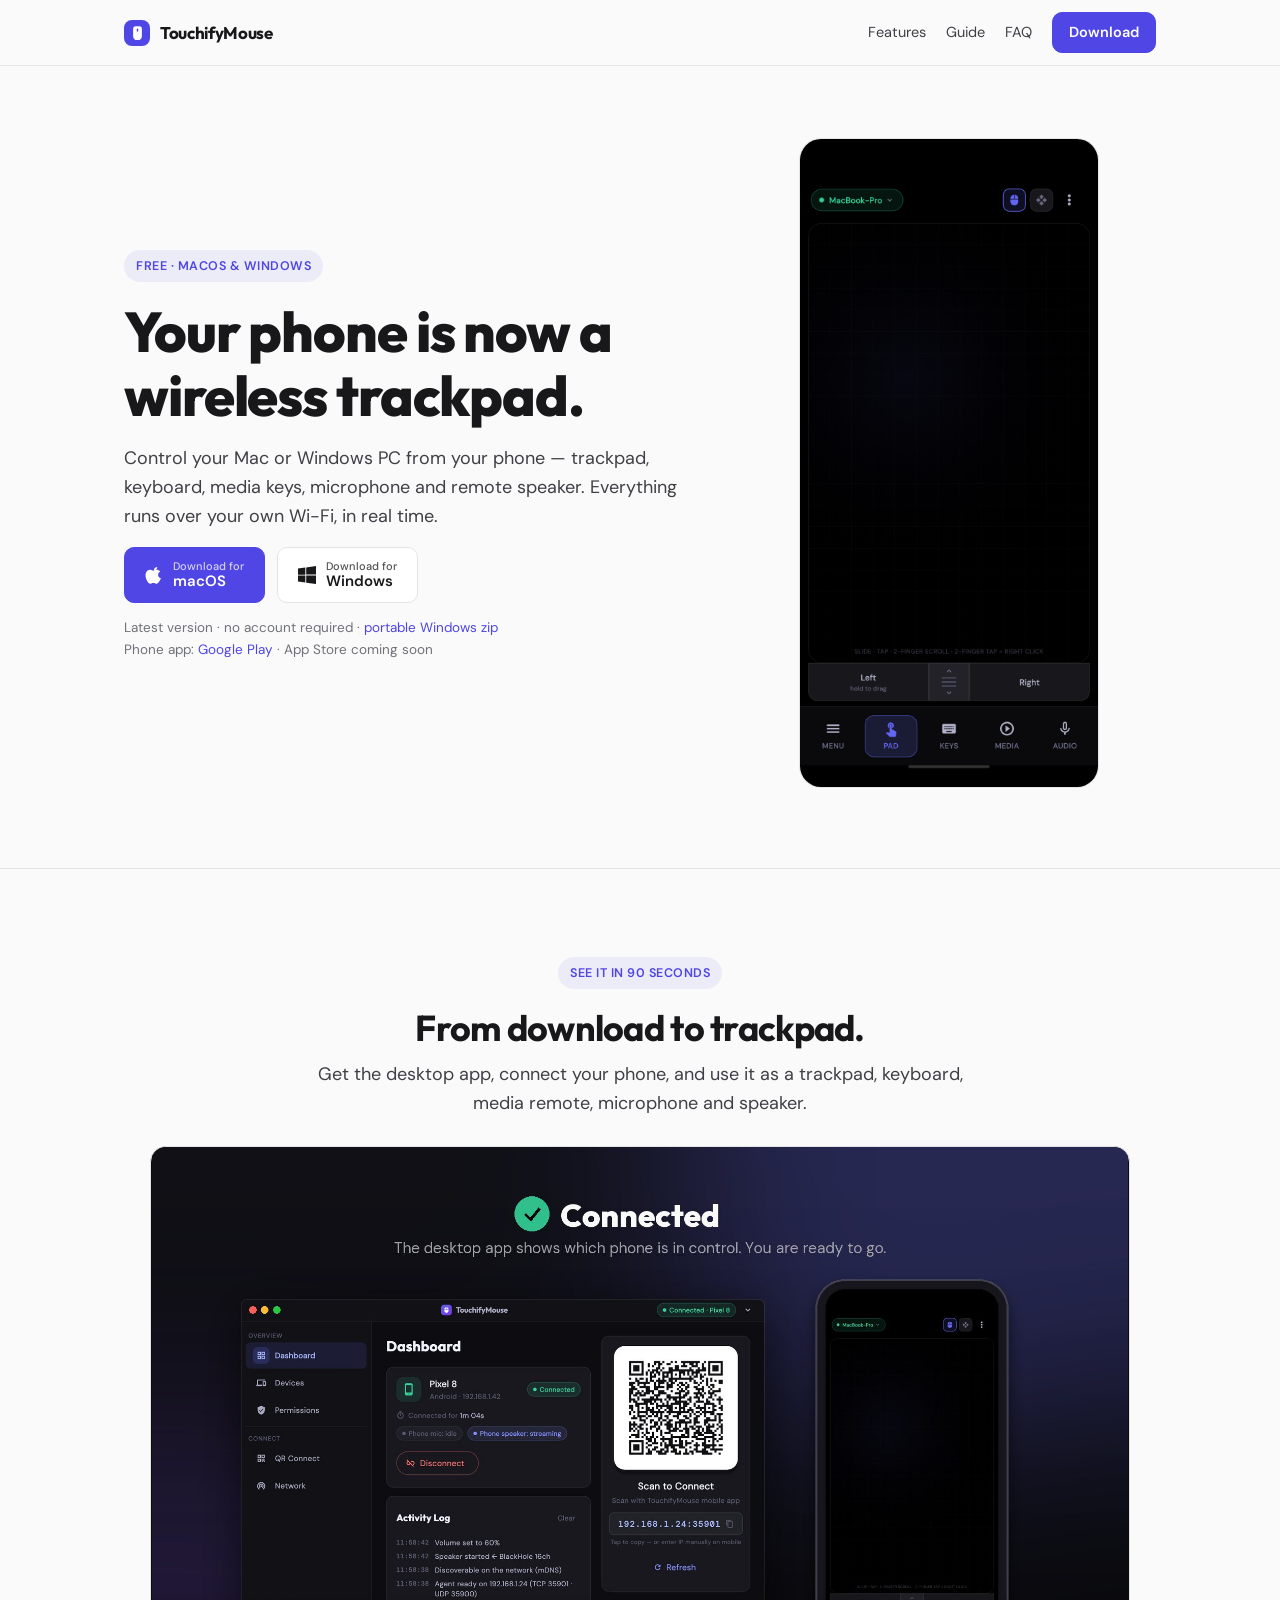
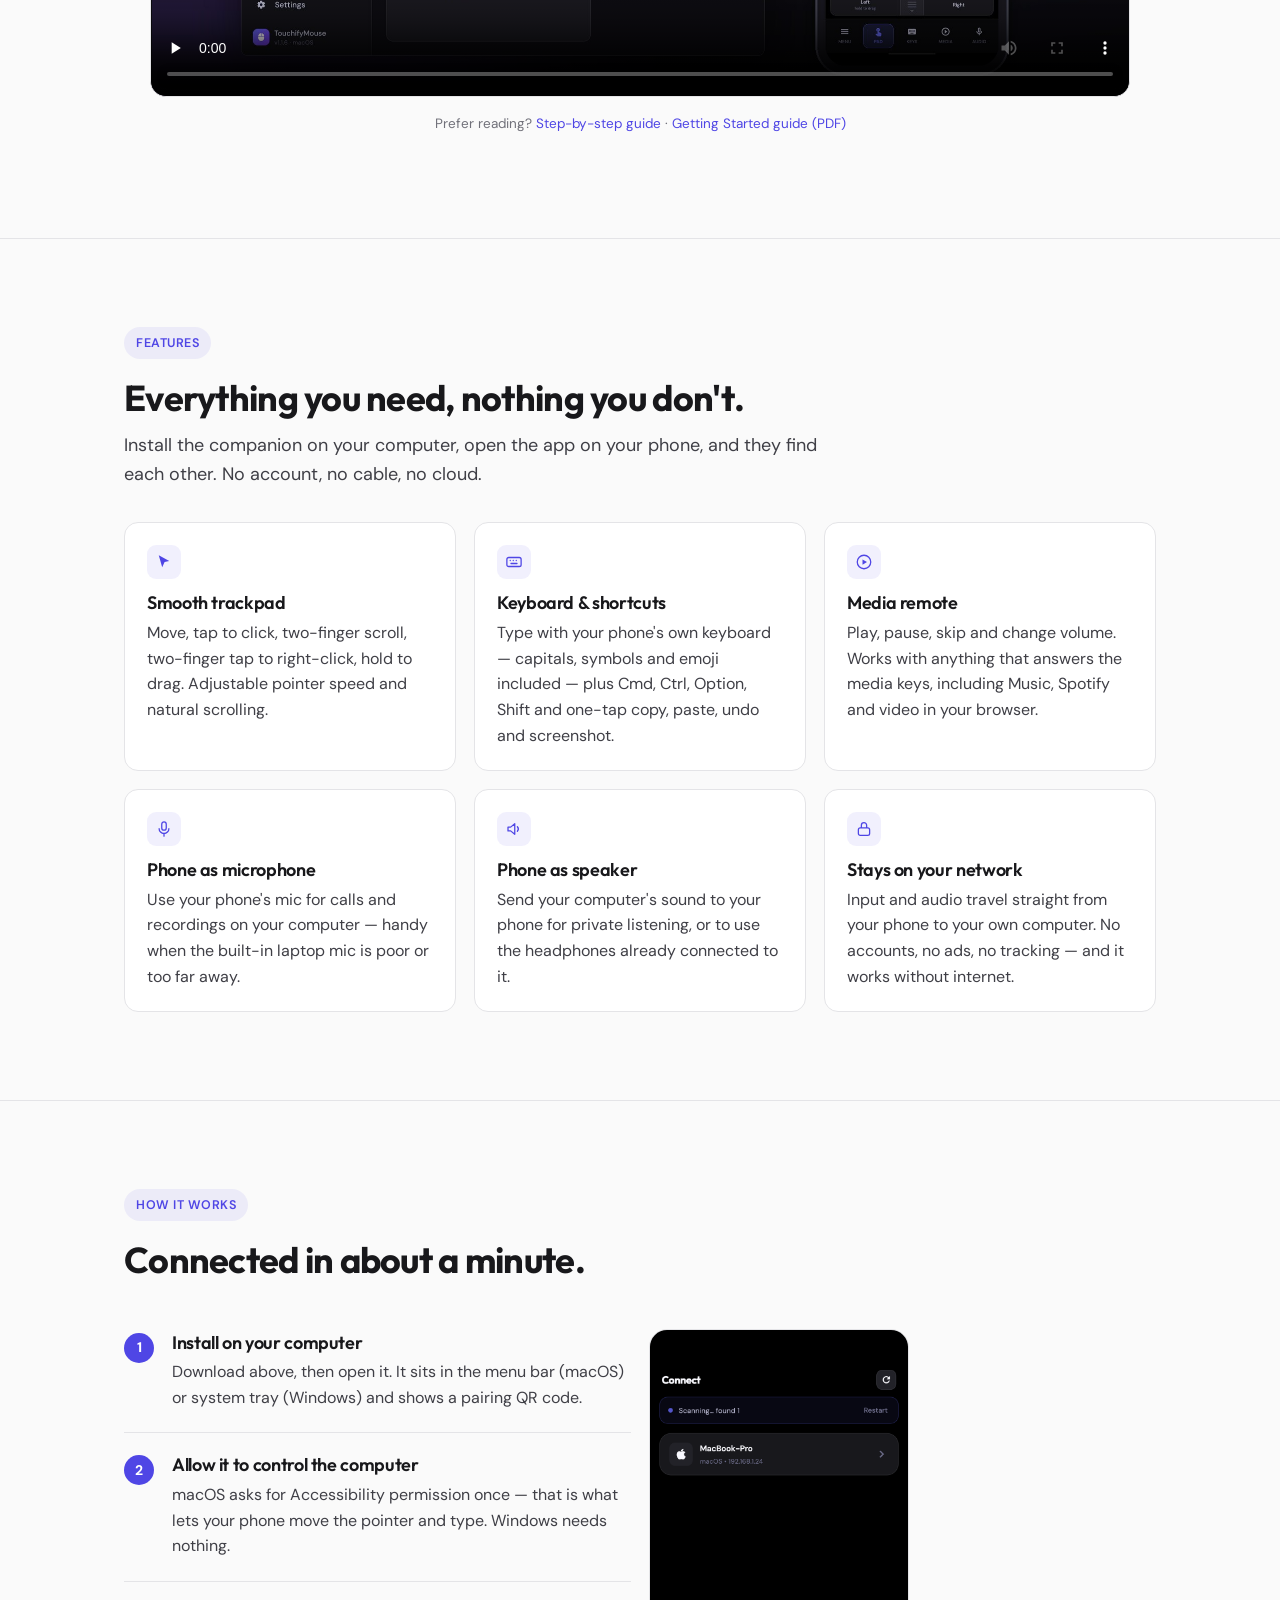
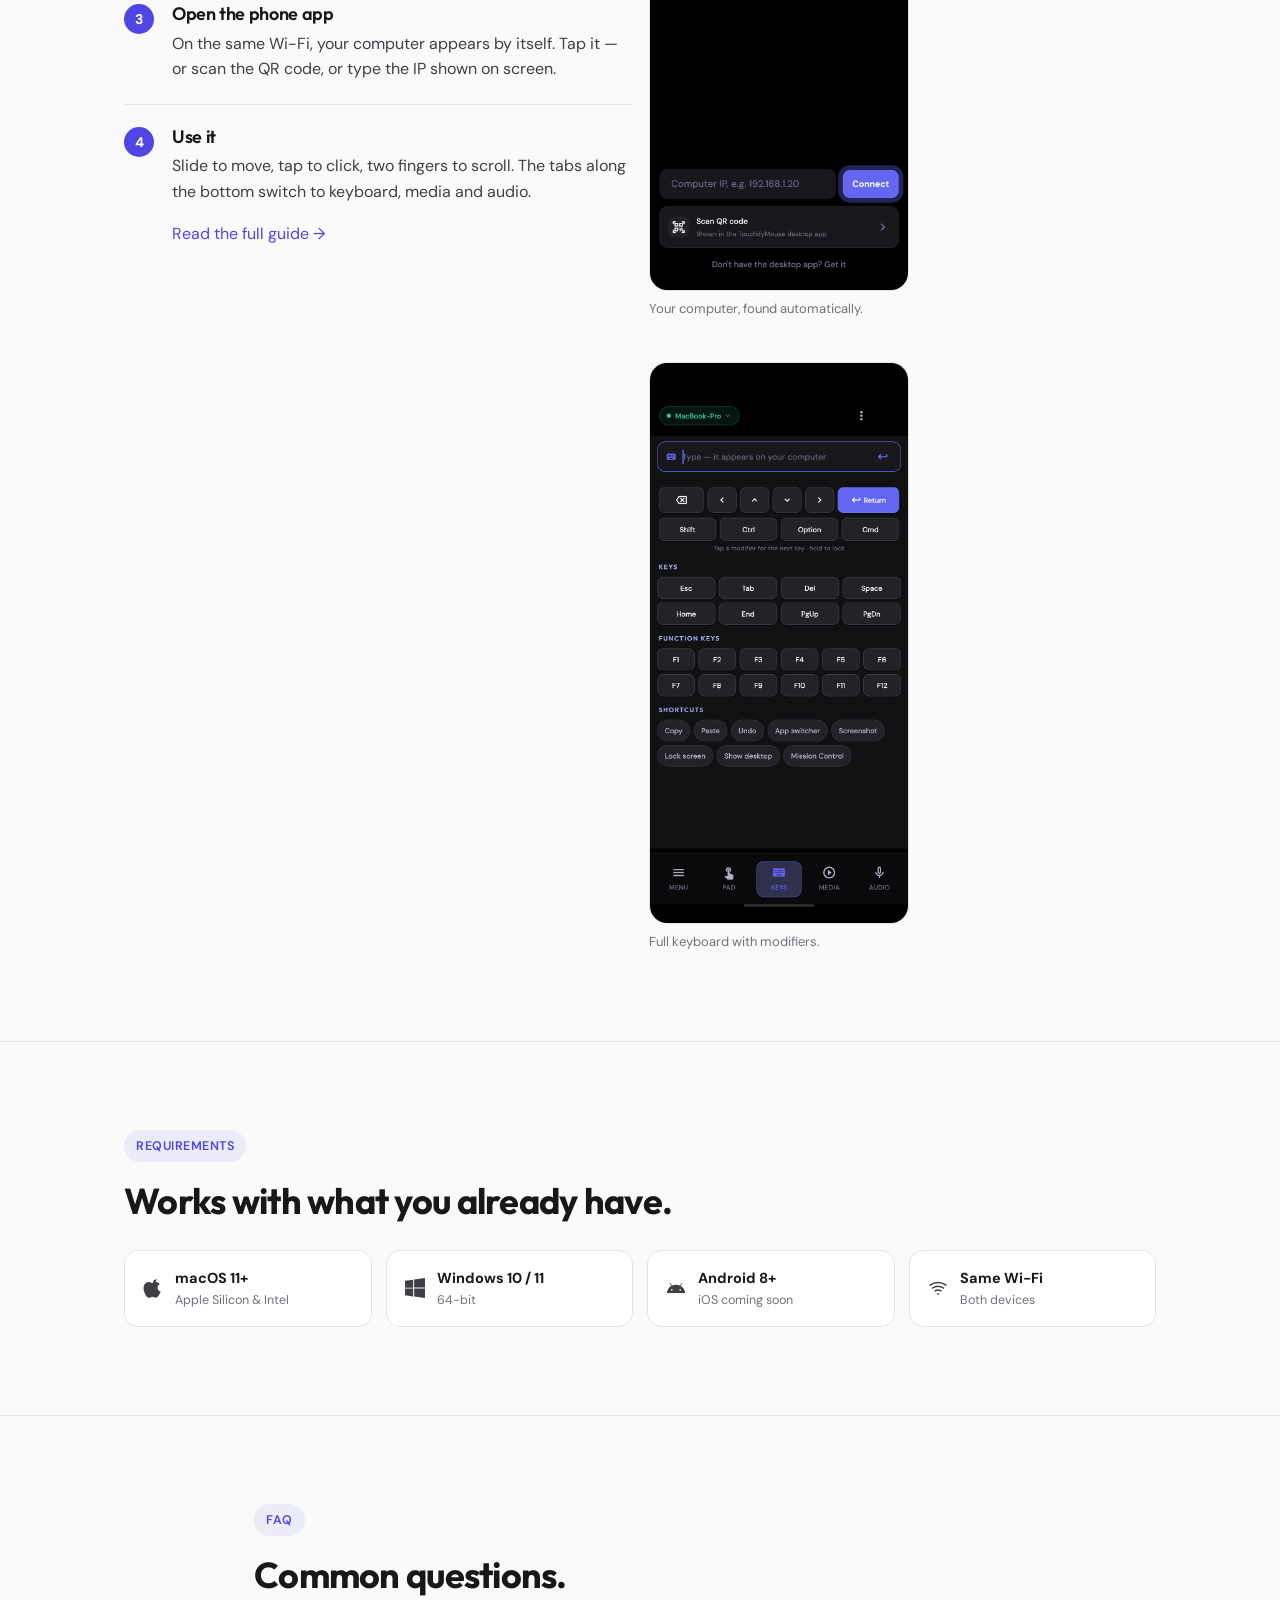
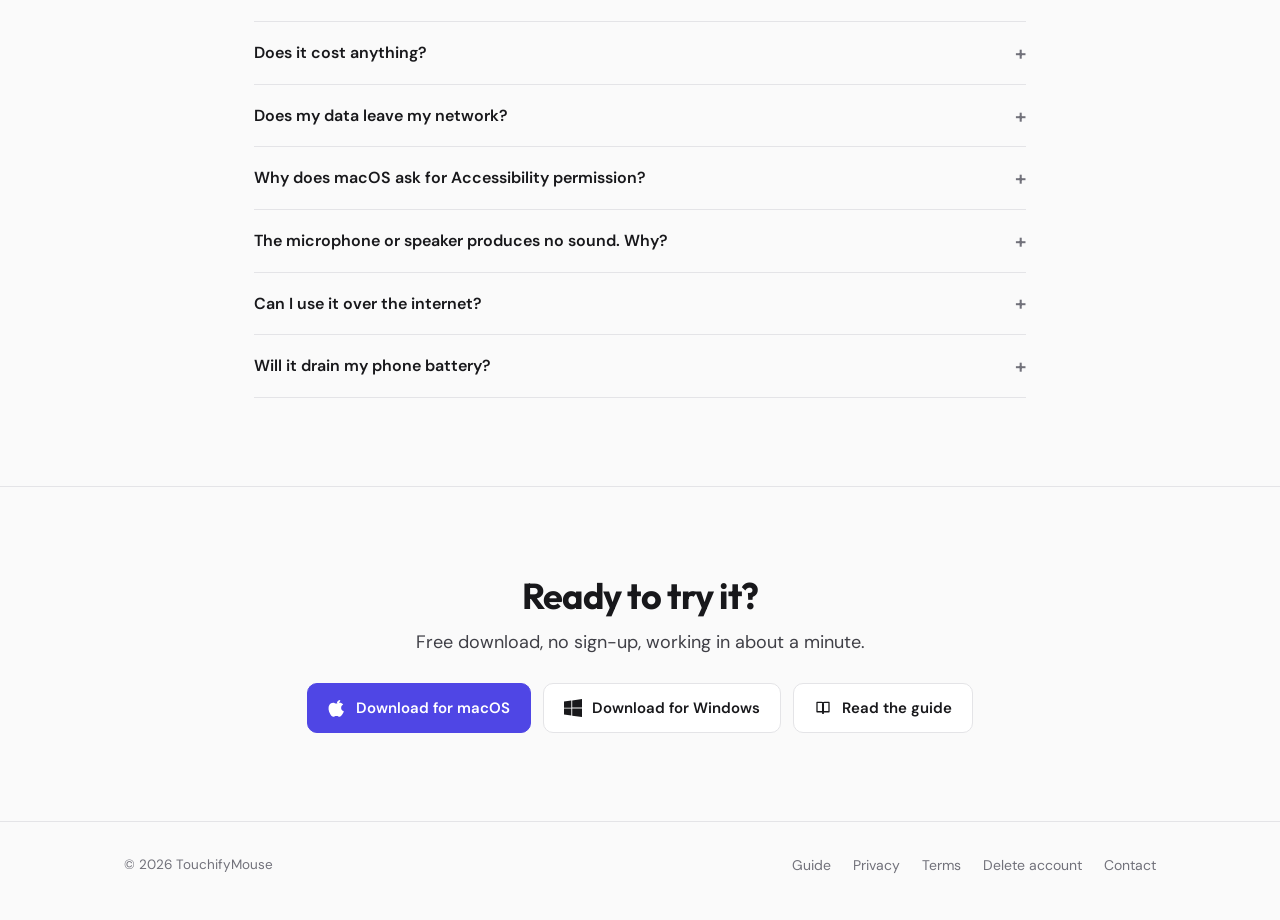
==== commit 9e3cffe4: "Update site from app text (2026-10-05)" ====
--- a/index.html
+++ b/index.html
@@ -89,13 +89,14 @@
 
 <section id="video">
   <div class="wrap center">
-    <span class="eyebrow">See it in 70 seconds</span>
+    <span class="eyebrow">See it in 90 seconds</span>
     <h2>From download to trackpad.</h2>
     <p class="lead" style="margin:0 auto">Get the desktop app, connect your phone, and use it as a trackpad, keyboard, media remote, microphone and speaker.</p>
     <video class="demo" controls preload="none" playsinline poster="media/how-to-use-poster.jpg"
-           aria-label="How to use TouchifyMouse, a 70-second walkthrough">
-      <source src="media/how-to-use.mp4" type="video/mp4" />
-      Your browser can't play this video. <a href="media/how-to-use.mp4">Download it</a> instead.
+           aria-label="How to use TouchifyMouse, a 90-second narrated walkthrough">
+      <source src="media/how-to-use-narrated.mp4" type="video/mp4" />
+      <track kind="captions" src="media/how-to-use.vtt" srclang="en" label="English" />
+      Your browser can't play this video. <a href="media/how-to-use-narrated.mp4">Download it</a> instead.
     </video>
     <p class="demo-links small muted">Prefer reading? <a href="guide.html">Step-by-step guide</a> · <a href="TouchifyMouse-Getting-Started.pdf">Getting Started guide (PDF)</a></p>
   </div>
